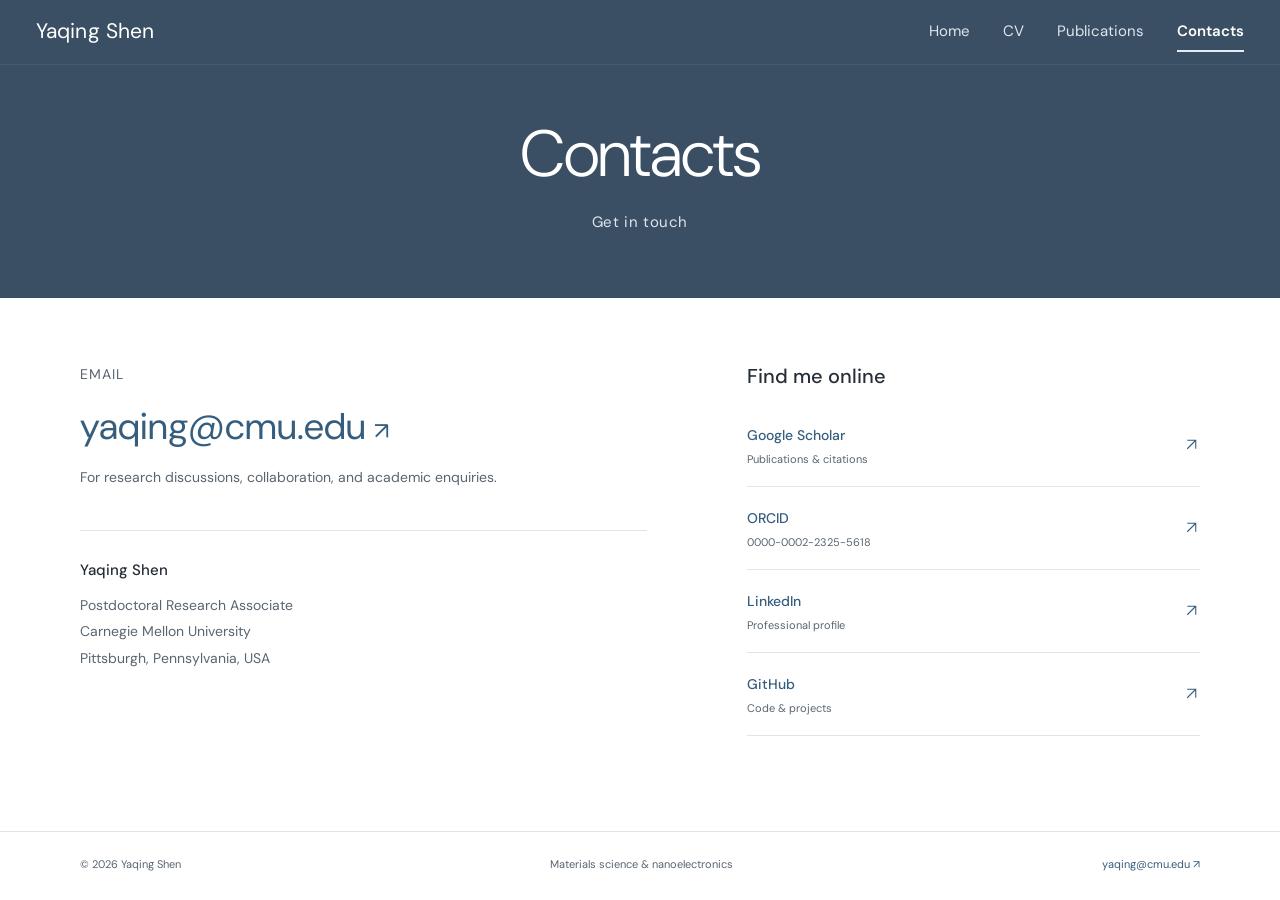
==== contacts.html @ 8ac3ca5a "Add slate banner, research cards and separate academic pages" ====
<!doctype html>
<html lang="en"><head>
<meta charset="utf-8"><meta name="viewport" content="width=device-width, initial-scale=1"><meta name="theme-color" content="#3b4f64">
<title>Contacts | Yaqing Shen</title>
<meta name="description" content="Yaqing Shen — Postdoctoral Research Associate at Carnegie Mellon University. Research in two-dimensional materials, gate dielectrics, memristors, and nanoelectronics.">
<meta property="og:type" content="website"><meta property="og:title" content="Contacts | Yaqing Shen"><meta property="og:description" content="Materials science and nanoelectronics research at Carnegie Mellon University."><meta property="og:image" content="https://yaqingshen.github.io/assets/yaqing-shen.jpg"><meta property="og:url" content="https://yaqingshen.github.io/contacts.html">
<link rel="canonical" href="https://yaqingshen.github.io/contacts.html"><link rel="icon" href="./assets/favicon.svg" type="image/svg+xml"><link rel="stylesheet" href="./styles.css">
<script src="./site-data.js" defer></script><script src="./site-content.js" defer></script><script src="./app.js" defer></script>
<noscript><style>@media(max-width:720px){#main-nav{display:flex;position:static;padding:0;gap:14px;box-shadow:none}#main-nav a{font-size:11px}.header-inner{gap:10px}.brand{font-size:15px}.menu-toggle{display:none}}.publication-controls,.print-button{display:none}</style></noscript></head><body data-page="contacts"><a class="skip-link" href="#main">Skip to content</a><svg class="icon-definitions" aria-hidden="true"><symbol id="arrow-up-right" viewBox="0 0 24 24"><path d="M6 18 18 6M6 6h12v12"/></symbol></svg>
<!-- STATIC:HEADER:START --><header class="site-header"><div class="header-inner"><a class="brand" href="./index.html">Yaqing Shen</a><button class="menu-toggle" type="button" aria-controls="main-nav" aria-expanded="false">Menu <span aria-hidden="true">☰</span></button><nav id="main-nav" aria-label="Main navigation"><a href="./index.html">Home</a><a href="./cv.html">CV</a><a href="./publications.html">Publications</a><a href="./contacts.html" aria-current="page">Contacts</a></nav></div></header><!-- STATIC:HEADER:END -->
<main id="main"><section class="page-banner" aria-labelledby="page-title"><h1 id="page-title">Contacts</h1><p>Get in touch</p></section>

<div class="container page-content contact-page"><section class="contact-primary" aria-labelledby="contact-title"><p class="eyebrow">Email</p><h2 id="contact-title"><a href="mailto:yaqing@cmu.edu">yaqing@cmu.edu <span aria-hidden="true">↗</span></a></h2><p>For research discussions, collaboration, and academic enquiries.</p><div class="affiliation"><strong>Yaqing Shen</strong><p>Postdoctoral Research Associate<br>Carnegie Mellon University<br>Pittsburgh, Pennsylvania, USA</p></div></section><section class="contact-profiles" aria-labelledby="profiles-title"><h2 id="profiles-title">Find me online</h2><div id="profile-links" class="profile-links"><!-- STATIC:PROFILES:START --><a href="https://scholar.google.com/citations?user=0gdqGOEAAAAJ&amp;hl=en" target="_blank" rel="noopener noreferrer"><span><strong>Google Scholar</strong><small>Publications &amp; citations</small></span><svg class="icon" aria-hidden="true"><use href="#arrow-up-right"/></svg></a><a href="https://orcid.org/0000-0002-2325-5618" target="_blank" rel="noopener noreferrer"><span><strong>ORCID</strong><small>0000-0002-2325-5618</small></span><svg class="icon" aria-hidden="true"><use href="#arrow-up-right"/></svg></a><a href="https://www.linkedin.com/in/yaqing-shen-553298152/" target="_blank" rel="noopener noreferrer"><span><strong>LinkedIn</strong><small>Professional profile</small></span><svg class="icon" aria-hidden="true"><use href="#arrow-up-right"/></svg></a><a href="https://github.com/YaqingShen" target="_blank" rel="noopener noreferrer"><span><strong>GitHub</strong><small>Code &amp; projects</small></span><svg class="icon" aria-hidden="true"><use href="#arrow-up-right"/></svg></a><!-- STATIC:PROFILES:END --></div></section></div>

</main><!-- STATIC:FOOTER:START --><footer class="site-footer"><div class="container footer-inner"><p>© <span id="copyright-year">2026</span> Yaqing Shen</p><p>Materials science & nanoelectronics</p><a href="mailto:yaqing@cmu.edu">yaqing@cmu.edu ↗</a></div></footer><!-- STATIC:FOOTER:END -->

</body></html>
---- styles.css ----
@import url('https://fonts.googleapis.com/css2?family=DM+Sans:wght@300;400;500;600;700&display=swap');
:root{--bg:#fff;--text:#252e37;--muted:#596571;--accent:#355d7e;--line:#dfe5e9;--banner:#3b4f64;--surface:#f7f9fa;--header-height:64px;color-scheme:light;font-family:'DM Sans',Arial,sans-serif;font-synthesis:none}
*{box-sizing:border-box}html{scroll-behavior:smooth;scroll-padding-top:90px}body{margin:0;background:var(--bg);color:var(--text);font-size:16px;line-height:1.7;padding-top:var(--header-height)}h1,h2,h3,p,figure{margin:0}a{color:var(--accent);text-decoration:none;text-underline-offset:4px}a:hover{text-decoration:underline}button{font:inherit;cursor:pointer}img{display:block;max-width:100%;height:auto}button,a{-webkit-tap-highlight-color:transparent}a:focus-visible,button:focus-visible{outline:3px solid #b78036;outline-offset:5px}button:disabled{cursor:default}.container{width:min(1120px,calc(100% - 80px));margin-inline:auto}.icon-definitions{position:absolute;width:0;height:0;overflow:hidden}.icon{width:17px;height:17px;fill:none;stroke:currentColor;stroke-width:1.5;vertical-align:middle;flex-shrink:0}.skip-link{position:fixed;top:-100px;left:20px;padding:10px 20px;background:#fff;z-index:100}.skip-link:focus{top:8px}
.site-header{position:fixed;inset:0 0 auto;height:var(--header-height);z-index:30;background:var(--banner);color:#fff;box-shadow:0 1px 0 #ffffff12}.header-inner{height:100%;padding-inline:36px;display:flex;align-items:center;justify-content:space-between;gap:24px}.brand{font-size:21px;letter-spacing:.1px;color:#fff;font-weight:400}.brand:hover{text-decoration:none}#main-nav{display:flex;align-items:center;gap:33px;height:100%}#main-nav a{color:#e0e6ed;font-size:15px;height:100%;display:flex;align-items:center;position:relative}#main-nav a:hover{color:#fff;text-decoration:none}#main-nav a[aria-current]{color:#fff;font-weight:600}#main-nav a[aria-current]:after{content:'';position:absolute;left:0;right:0;bottom:12px;height:2px;background:#e7ecf2}.menu-toggle{display:none;color:#fff;background:none;border:1px solid #ffffff60;border-radius:3px;padding:4px 10px;font-size:14px}.page-banner{min-height:234px;display:flex;flex-direction:column;justify-content:center;align-items:center;text-align:center;background:var(--banner);color:#fff;padding:30px 24px 42px}.page-banner h1{font-size:clamp(42px,5.1vw,68px);font-weight:300;line-height:1.2;letter-spacing:-1.1px}.page-banner p{font-size:15px;font-weight:400;letter-spacing:.6px;color:#e0e6ee;margin-top:17px}
.intro{padding-block:52px 62px;display:grid;grid-template-columns:236px 1fr;gap:50px;align-items:start}.portrait img{width:236px;aspect-ratio:1;object-fit:cover;border-radius:2px}.intro-copy h2{font-size:29px;font-weight:500;line-height:1.2;letter-spacing:-.5px}.role{font-size:14px;color:var(--accent);margin:10px 0 20px}.intro-copy #about-paragraphs p{font-size:15px;line-height:1.8;margin-top:10px}.intro-links{display:flex;gap:23px;flex-wrap:wrap;margin-top:19px;font-size:13px;font-weight:500}.projects-section{padding:34px 0 78px;border-top:1px solid var(--line)}.section-heading{display:flex;justify-content:space-between;align-items:flex-end;gap:26px;margin-bottom:30px}.section-heading h2{font-size:28px;line-height:1.3;font-weight:500;letter-spacing:-.5px}.section-heading p{font-size:14px;color:var(--muted);margin-top:9px}.text-link{font-size:13px;white-space:nowrap;font-weight:500}.project-grid{display:grid;grid-template-columns:repeat(3,minmax(0,1fr));gap:25px}.project-card{border:1px solid var(--line);border-radius:3px;overflow:hidden;box-shadow:0 4px 18px #24394e07;display:flex;flex-direction:column;background:#fff}.project-card figure{padding:18px 16px 0}.figure-link{display:block;position:relative;background:#fff}.figure-link img{width:100%;height:207px;object-fit:contain}.figure-enlarge{position:absolute;right:0;bottom:0;background:#ffffffed;color:var(--accent);font-size:10px;border:1px solid var(--line);padding:3px 7px;opacity:0;transition:opacity .15s}.figure-link:hover .figure-enlarge,.figure-link:focus .figure-enlarge{opacity:1}.project-card figcaption{font-size:9px;line-height:1.5;color:var(--muted);margin-top:12px;padding-bottom:13px;border-bottom:1px solid #edf0f3}.project-card figcaption a{color:var(--muted)}.project-copy{padding:20px 21px 19px;display:flex;flex-direction:column;flex:1}.project-journal{color:var(--accent);font-size:12px;font-weight:600;margin-bottom:9px}.project-journal span{color:var(--muted);font-weight:400}.project-copy h3{font-size:21px;line-height:1.35;font-weight:500;letter-spacing:-.35px;min-height:57px}.abstract-label{font-size:11px;font-weight:600;letter-spacing:.1px;margin-top:19px;color:var(--text)}.abstract-label span{font-weight:400;color:var(--muted)}.project-abstract{font-size:13px;line-height:1.8;color:var(--muted);margin:7px 0 24px}.paper-link{border-top:1px solid var(--line);padding-top:14px;margin-top:auto;font-size:12px;font-weight:500;display:flex;align-items:center;justify-content:space-between}
.page-content{padding-block:48px 76px;min-height:calc(100vh - 410px)}.publication-controls{display:flex;justify-content:space-between;align-items:center;gap:18px;margin-top:32px;margin-bottom:15px}.filters{display:flex;gap:7px;flex-wrap:wrap}.filters button,.outline-button{background:#fff;border:1px solid #cdd7e0;border-radius:3px;padding:8px 15px;font-size:12px;color:var(--accent)}.filters button[aria-pressed=true]{background:var(--banner);border-color:var(--banner);color:#fff}.filters button:hover,.outline-button:hover{border-color:var(--accent)}#publication-count{font-size:12px;color:var(--muted)}.publication{display:grid;grid-template-columns:70px 1fr 25px;gap:24px;padding:29px 0;border-top:1px solid var(--line);align-items:start}.publication[hidden]{display:none}.publication-year{font-size:20px;font-weight:300;color:var(--muted)}.publication-meta{display:flex;align-items:center;gap:13px;font-size:12px;color:var(--accent);margin-bottom:8px}.author-badge{border:1px solid #d8e0e8;padding:1px 6px;border-radius:2px;font-size:9px;line-height:1.6;color:var(--muted)}.publication h3{font-size:18px;font-weight:500;line-height:1.5;max-width:860px}.publication h3 a{color:var(--text)}.publication-content>p{font-size:13px;color:var(--muted);margin-top:7px}.publication-content strong{font-weight:600;color:var(--text)}.publication-arrow{margin-top:28px}.publications-page .section-heading{align-items:center}
.cv-page{max-width:960px}.cv-overview{display:flex;justify-content:space-between;gap:25px;align-items:center;margin-bottom:35px}.cv-overview h2{font-size:30px;font-weight:500;line-height:1.3;margin-bottom:8px}.cv-overview p{color:var(--muted);font-size:14px}.cv-overview a{font-size:13px}.cv-section{border-top:1px solid var(--line);padding-top:26px;margin-top:30px}.cv-section>h2{font-size:20px;font-weight:500;margin-bottom:18px}.cv-section #about-paragraphs p{font-size:14px;line-height:1.8;margin-bottom:12px;color:var(--muted)}.interest-list{display:flex;gap:8px;flex-wrap:wrap;margin-top:20px}.interest-list span{background:var(--surface);border:1px solid #e6ebef;padding:3px 9px;font-size:11px;color:var(--muted);border-radius:2px}.timeline-row{display:grid;grid-template-columns:115px 1fr;gap:20px;padding:13px 0}.timeline-date{font-size:13px;color:var(--muted)}.timeline-row strong{display:block;font-size:15px;font-weight:500}.timeline-row div>span{display:block;font-size:13px;color:var(--muted);margin-top:2px}.skills{margin:0}.skills>div{display:grid;grid-template-columns:170px 1fr;gap:25px;margin-bottom:15px;font-size:13px}.skills dt{font-weight:500}.skills dd{margin:0;color:var(--muted)}.cv-page .publication{grid-template-columns:55px 1fr 20px;gap:18px;padding:20px 0}.cv-page .publication h3{font-size:15px}.cv-page .publication-year{font-size:16px}.cv-page .publication-content>p{font-size:12px}.cv-scholar{font-size:13px;margin-top:18px}.cv-foot{font-size:11px;color:var(--muted);margin-top:35px}
.contact-page{display:grid;grid-template-columns:1.25fr 1fr;gap:100px;padding-top:65px;padding-bottom:95px}.eyebrow{font-size:12px;letter-spacing:1px;text-transform:uppercase;color:var(--muted)}.contact-primary h2{font-size:clamp(24px,3vw,37px);font-weight:400;line-height:1.5;margin-block:12px}.contact-primary h2 span{font-size:24px}.contact-primary>p{font-size:14px;color:var(--muted)}.affiliation{margin-top:40px;padding-top:25px;border-top:1px solid var(--line)}.affiliation strong{font-size:15px;font-weight:500}.affiliation p{font-size:14px;line-height:1.9;color:var(--muted);margin-top:8px}.contact-profiles h2{font-size:20px;font-weight:500;line-height:1.3;margin-bottom:15px}.profile-links a{display:flex;justify-content:space-between;align-items:center;gap:20px;border-bottom:1px solid var(--line);padding:17px 0}.profile-links a strong{font-size:14px;font-weight:500}.profile-links a small{display:block;color:var(--muted);font-size:11px;margin-top:2px}.site-footer{border-top:1px solid var(--line);padding-block:23px}.footer-inner{display:flex;justify-content:space-between;gap:20px;font-size:11px;color:var(--muted)}
#figure-dialog{width:min(1100px,calc(100% - 32px));max-height:90vh;overflow:auto;border:1px solid var(--line);border-radius:4px;padding:24px;background:#fff;color:var(--text)}#figure-dialog::backdrop{background:#172636b8}.dialog-toolbar{display:flex;justify-content:space-between;align-items:center;gap:15px;margin-bottom:24px}.dialog-toolbar h2{font-size:20px;font-weight:500;line-height:1.4}.dialog-close{font-size:13px;padding:6px 10px;border:1px solid var(--line);border-radius:3px;background:#fff;color:var(--text);white-space:nowrap}#figure-dialog-image{max-height:65vh;margin:auto;object-fit:contain}#figure-dialog-source{display:block;margin-top:20px;font-size:12px}.dialog-open{overflow:hidden}
@media(min-width:1500px){.container{width:min(1200px,calc(100% - 100px))}.figure-link img{height:235px}}
@media(max-width:1000px){.container{width:calc(100% - 56px)}.intro{grid-template-columns:200px 1fr;gap:32px}.portrait img{width:200px}.project-grid{gap:17px}.project-copy{padding:17px}.project-copy h3{font-size:19px}.figure-link img{height:170px}.contact-page{gap:55px}.section-heading{align-items:start;flex-direction:column;gap:13px}}
@media(max-width:720px){:root{--header-height:60px}.container{width:calc(100% - 40px)}.header-inner{padding-inline:20px}.brand{font-size:19px}.menu-toggle{display:block}#main-nav{display:none;position:absolute;top:60px;left:0;right:0;height:auto;background:var(--banner);padding:8px 20px 18px;gap:0;box-shadow:0 10px 16px #20334715}#main-nav.is-open{display:block}#main-nav a{padding:11px 0;font-size:15px}#main-nav a[aria-current]:after{display:none}#main-nav a[aria-current]{text-decoration:underline}.page-banner{min-height:208px;padding:27px 20px 35px}.page-banner h1{font-size:43px;letter-spacing:-.8px}.page-banner p{font-size:12px;letter-spacing:.3px;max-width:290px}.intro{padding:35px 0 39px;grid-template-columns:1fr;gap:27px}.portrait img{width:188px}.intro-copy h2{font-size:27px}.role{font-size:13px;margin-bottom:17px}.intro-copy #about-paragraphs p{font-size:14px}.intro-links{gap:20px;font-size:12px}.projects-section{padding:30px 0 50px}.section-heading h2{font-size:26px}.section-heading p{font-size:13px}.project-grid{grid-template-columns:1fr;gap:26px}.project-card figure{padding:20px 20px 0}.figure-link img{height:auto;max-height:250px;aspect-ratio:1.65}.figure-enlarge{opacity:1}.project-card figcaption{font-size:10px}.project-copy{padding:22px}.project-copy h3{font-size:23px;min-height:0}.project-journal{font-size:13px}.project-abstract{font-size:14px}.abstract-label{font-size:12px}.paper-link{font-size:13px}.page-content{padding:34px 0 50px}.publication-controls{align-items:flex-start;flex-direction:column;gap:12px;margin-top:24px}.publication{grid-template-columns:42px 1fr;gap:16px;padding:24px 0}.publication-year{font-size:17px}.publication h3{font-size:16px}.publication-meta{font-size:11px;flex-wrap:wrap;gap:7px}.publication-arrow{display:none}.cv-overview{align-items:start;flex-direction:column}.cv-overview h2{font-size:27px}.timeline-row{grid-template-columns:83px 1fr;gap:15px}.timeline-row strong{font-size:14px}.timeline-date{font-size:12px}.skills>div{grid-template-columns:1fr;gap:3px}.cv-page .publication{grid-template-columns:38px 1fr;gap:13px}.contact-page{grid-template-columns:1fr;gap:40px}.contact-primary h2{font-size:30px}.affiliation{margin-top:30px}.contact-profiles h2{font-size:22px}.footer-inner{flex-wrap:wrap;gap:7px 25px}.footer-inner p:nth-child(2){display:none}.dialog-toolbar{align-items:start}.dialog-toolbar h2{font-size:17px}#figure-dialog{padding:17px}}
@media(prefers-reduced-motion:reduce){html{scroll-behavior:auto}*{transition:none!important}}
@media print{body{padding:0;color:#111;font-size:10pt}.site-header,.page-banner,.site-footer,.skip-link,.print-button,.interest-list,.publication-arrow,.author-badge{display:none}.container,.cv-page{width:100%;max-width:none;padding:0}.cv-overview{margin-bottom:20px}.cv-overview h2{font-size:24pt}.cv-overview p,.cv-overview a{font-size:10pt}.cv-section{margin-top:18px;padding-top:14px}.cv-section>h2{font-size:13pt;margin-bottom:10px}.cv-section #about-paragraphs p{font-size:9pt;line-height:1.5}.timeline-row{padding:7px 0;grid-template-columns:85px 1fr;break-inside:avoid}.timeline-row strong{font-size:10pt}.timeline-row span,.timeline-row div>span{font-size:9pt}.skills>div{font-size:9pt;margin-bottom:8px;break-inside:avoid}.cv-page .publication{grid-template-columns:38px 1fr;padding:11px 0;break-inside:avoid}.cv-page .publication h3{font-size:10pt}.publication-meta,.cv-page .publication-content>p{font-size:8pt}.cv-foot,.cv-scholar{font-size:8pt}.cv-section>h2{break-after:avoid}@page{size:A4;margin:17mm}}
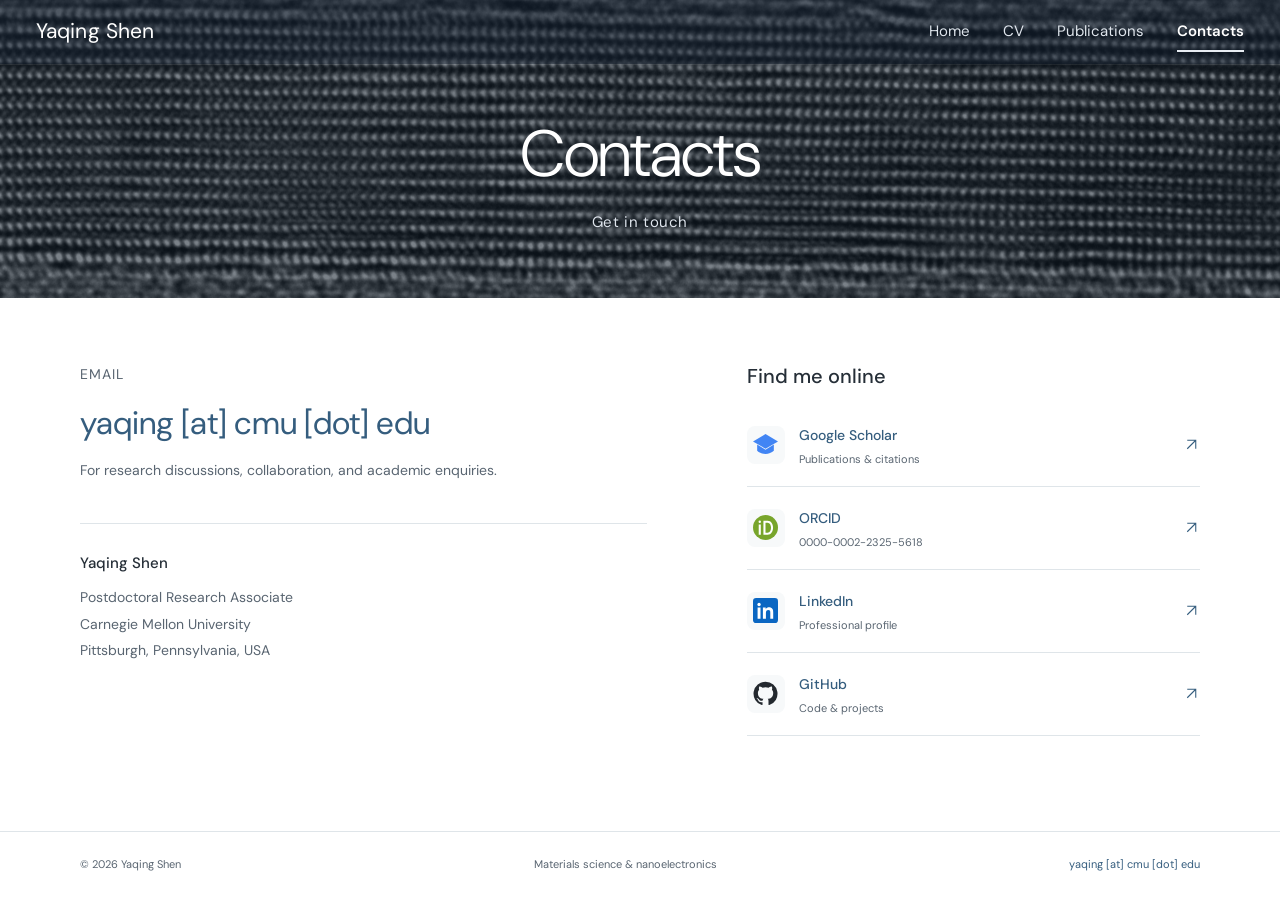
==== commit f6b12dad: "Apply annotated feedback, reviewer service and selected research artwork" ====
--- a/contacts.html
+++ b/contacts.html
@@ -7,11 +7,11 @@
 <link rel="canonical" href="https://yaqingshen.github.io/contacts.html"><link rel="icon" href="./assets/favicon.svg" type="image/svg+xml"><link rel="stylesheet" href="./styles.css">
 <script src="./site-data.js" defer></script><script src="./site-content.js" defer></script><script src="./app.js" defer></script>
 <noscript><style>@media(max-width:720px){#main-nav{display:flex;position:static;padding:0;gap:14px;box-shadow:none}#main-nav a{font-size:11px}.header-inner{gap:10px}.brand{font-size:15px}.menu-toggle{display:none}}.publication-controls,.print-button{display:none}</style></noscript></head><body data-page="contacts"><a class="skip-link" href="#main">Skip to content</a><svg class="icon-definitions" aria-hidden="true"><symbol id="arrow-up-right" viewBox="0 0 24 24"><path d="M6 18 18 6M6 6h12v12"/></symbol></svg>
-<!-- STATIC:HEADER:START --><header class="site-header"><div class="header-inner"><a class="brand" href="./index.html">Yaqing Shen</a><button class="menu-toggle" type="button" aria-controls="main-nav" aria-expanded="false">Menu <span aria-hidden="true">☰</span></button><nav id="main-nav" aria-label="Main navigation"><a href="./index.html">Home</a><a href="./cv.html">CV</a><a href="./publications.html">Publications</a><a href="./contacts.html" aria-current="page">Contacts</a></nav></div></header><!-- STATIC:HEADER:END -->
-<main id="main"><section class="page-banner" aria-labelledby="page-title"><h1 id="page-title">Contacts</h1><p>Get in touch</p></section>
+<!-- STATIC:HEADER:START --><header class="site-header"><div class="banner-art" aria-hidden="true"></div><div class="header-inner"><a class="brand" href="./index.html">Yaqing Shen</a><button class="menu-toggle" type="button" aria-controls="main-nav" aria-expanded="false">Menu <span aria-hidden="true">☰</span></button><nav id="main-nav" aria-label="Main navigation"><a href="./index.html">Home</a><a href="./cv.html">CV</a><a href="./publications.html">Publications</a><a href="./contacts.html" aria-current="page">Contacts</a></nav></div></header><!-- STATIC:HEADER:END -->
+<main id="main"><section class="page-banner" aria-labelledby="page-title"><div class="banner-art" aria-hidden="true"></div><h1 id="page-title">Contacts</h1><p>Get in touch</p></section>
 
-<div class="container page-content contact-page"><section class="contact-primary" aria-labelledby="contact-title"><p class="eyebrow">Email</p><h2 id="contact-title"><a href="mailto:yaqing@cmu.edu">yaqing@cmu.edu <span aria-hidden="true">↗</span></a></h2><p>For research discussions, collaboration, and academic enquiries.</p><div class="affiliation"><strong>Yaqing Shen</strong><p>Postdoctoral Research Associate<br>Carnegie Mellon University<br>Pittsburgh, Pennsylvania, USA</p></div></section><section class="contact-profiles" aria-labelledby="profiles-title"><h2 id="profiles-title">Find me online</h2><div id="profile-links" class="profile-links"><!-- STATIC:PROFILES:START --><a href="https://scholar.google.com/citations?user=0gdqGOEAAAAJ&amp;hl=en" target="_blank" rel="noopener noreferrer"><span><strong>Google Scholar</strong><small>Publications &amp; citations</small></span><svg class="icon" aria-hidden="true"><use href="#arrow-up-right"/></svg></a><a href="https://orcid.org/0000-0002-2325-5618" target="_blank" rel="noopener noreferrer"><span><strong>ORCID</strong><small>0000-0002-2325-5618</small></span><svg class="icon" aria-hidden="true"><use href="#arrow-up-right"/></svg></a><a href="https://www.linkedin.com/in/yaqing-shen-553298152/" target="_blank" rel="noopener noreferrer"><span><strong>LinkedIn</strong><small>Professional profile</small></span><svg class="icon" aria-hidden="true"><use href="#arrow-up-right"/></svg></a><a href="https://github.com/YaqingShen" target="_blank" rel="noopener noreferrer"><span><strong>GitHub</strong><small>Code &amp; projects</small></span><svg class="icon" aria-hidden="true"><use href="#arrow-up-right"/></svg></a><!-- STATIC:PROFILES:END --></div></section></div>
+<div class="container page-content contact-page"><section class="contact-primary" aria-labelledby="contact-title"><p class="eyebrow">Email</p><h2 id="contact-title"><a href="mailto:yaqing@cmu.edu">yaqing [at] cmu [dot] edu</a></h2><p>For research discussions, collaboration, and academic enquiries.</p><div class="affiliation"><strong>Yaqing Shen</strong><p>Postdoctoral Research Associate<br>Carnegie Mellon University<br>Pittsburgh, Pennsylvania, USA</p></div></section><section class="contact-profiles" aria-labelledby="profiles-title"><h2 id="profiles-title">Find me online</h2><div id="profile-links" class="profile-links"><!-- STATIC:PROFILES:START --><a href="https://scholar.google.com/citations?user=0gdqGOEAAAAJ&amp;hl=en" target="_blank" rel="noopener noreferrer"><span class="profile-brand profile-brand-scholar"><svg viewBox="0 0 24 24" aria-hidden="true" focusable="false"><path d="M12 2 0 9l12 7 12-7-12-7Z"/><path d="M4 12v6c4 4 12 4 16 0v-6l-8 5-8-5Z"/></svg></span><span class="profile-label"><strong>Google Scholar</strong><small>Publications &amp; citations</small></span><svg class="icon" aria-hidden="true"><use href="#arrow-up-right"/></svg></a><a href="https://orcid.org/0000-0002-2325-5618" target="_blank" rel="noopener noreferrer"><span class="profile-brand profile-brand-orcid"><svg viewBox="0 0 24 24" aria-hidden="true" focusable="false"><circle cx="12" cy="12" r="12"/><circle cx="6.5" cy="6.5" r="1.15" fill="white"/><path fill="white" d="M5.5 9h2v10h-2zM10 5.5h4c7 0 7 13.5 0 13.5h-4V5.5zm2 2v9.5h2c4.4 0 4.4-9.5 0-9.5h-2z"/></svg></span><span class="profile-label"><strong>ORCID</strong><small>0000-0002-2325-5618</small></span><svg class="icon" aria-hidden="true"><use href="#arrow-up-right"/></svg></a><a href="https://www.linkedin.com/in/yaqing-shen-553298152/" target="_blank" rel="noopener noreferrer"><span class="profile-brand profile-brand-linkedin"><svg viewBox="0 0 24 24" aria-hidden="true" focusable="false"><rect width="24" height="24" rx="3"/><circle cx="5.8" cy="6.2" r="1.6" fill="white"/><path fill="white" d="M4.4 9h2.8v11H4.4zM9.5 9h2.7v1.5c1-1.6 3-2 4.7-1.4 2 .7 2.5 2.3 2.5 4.5V20h-2.8v-5.8c0-1.5-.2-2.6-1.9-2.6-1.6 0-2.3 1.1-2.3 2.7V20H9.5z"/></svg></span><span class="profile-label"><strong>LinkedIn</strong><small>Professional profile</small></span><svg class="icon" aria-hidden="true"><use href="#arrow-up-right"/></svg></a><a href="https://github.com/YaqingShen" target="_blank" rel="noopener noreferrer"><span class="profile-brand profile-brand-github"><svg viewBox="0 0 24 24" aria-hidden="true" focusable="false"><path d="M12 .7a11.5 11.5 0 0 0-3.64 22.41c.57.11.79-.25.79-.56v-2.23c-3.22.7-3.9-1.37-3.9-1.37-.52-1.34-1.28-1.7-1.28-1.7-1.05-.72.08-.71.08-.71 1.17.08 1.79 1.2 1.79 1.2 1.04 1.78 2.74 1.27 3.41.97.11-.75.41-1.27.74-1.56-2.57-.29-5.28-1.29-5.28-5.73 0-1.27.45-2.3 1.2-3.12-.12-.3-.52-1.48.11-3.08 0 0 .97-.31 3.16 1.19a10.96 10.96 0 0 1 5.75 0c2.19-1.5 3.15-1.19 3.15-1.19.63 1.6.23 2.78.12 3.08.74.82 1.19 1.85 1.19 3.12 0 4.45-2.71 5.43-5.29 5.72.42.36.78 1.06.78 2.14v3.27c0 .31.21.68.79.56A11.5 11.5 0 0 0 12 .7Z"/></svg></span><span class="profile-label"><strong>GitHub</strong><small>Code &amp; projects</small></span><svg class="icon" aria-hidden="true"><use href="#arrow-up-right"/></svg></a><!-- STATIC:PROFILES:END --></div></section></div>
 
-</main><!-- STATIC:FOOTER:START --><footer class="site-footer"><div class="container footer-inner"><p>© <span id="copyright-year">2026</span> Yaqing Shen</p><p>Materials science & nanoelectronics</p><a href="mailto:yaqing@cmu.edu">yaqing@cmu.edu ↗</a></div></footer><!-- STATIC:FOOTER:END -->
+</main><!-- STATIC:FOOTER:START --><footer class="site-footer"><div class="container footer-inner"><p>© <span id="copyright-year">2026</span> Yaqing Shen</p><p>Materials science & nanoelectronics</p><a href="mailto:yaqing@cmu.edu">yaqing [at] cmu [dot] edu</a></div></footer><!-- STATIC:FOOTER:END -->
 
 </body></html>
--- a/styles.css
+++ b/styles.css
@@ -2,7 +2,7 @@
 :root{--bg:#fff;--text:#252e37;--muted:#596571;--accent:#355d7e;--line:#dfe5e9;--banner:#3b4f64;--surface:#f7f9fa;--header-height:64px;color-scheme:light;font-family:'DM Sans',Arial,sans-serif;font-synthesis:none}
 *{box-sizing:border-box}html{scroll-behavior:smooth;scroll-padding-top:90px}body{margin:0;background:var(--bg);color:var(--text);font-size:16px;line-height:1.7;padding-top:var(--header-height)}h1,h2,h3,p,figure{margin:0}a{color:var(--accent);text-decoration:none;text-underline-offset:4px}a:hover{text-decoration:underline}button{font:inherit;cursor:pointer}img{display:block;max-width:100%;height:auto}button,a{-webkit-tap-highlight-color:transparent}a:focus-visible,button:focus-visible{outline:3px solid #b78036;outline-offset:5px}button:disabled{cursor:default}.container{width:min(1120px,calc(100% - 80px));margin-inline:auto}.icon-definitions{position:absolute;width:0;height:0;overflow:hidden}.icon{width:17px;height:17px;fill:none;stroke:currentColor;stroke-width:1.5;vertical-align:middle;flex-shrink:0}.skip-link{position:fixed;top:-100px;left:20px;padding:10px 20px;background:#fff;z-index:100}.skip-link:focus{top:8px}
 .site-header{position:fixed;inset:0 0 auto;height:var(--header-height);z-index:30;background:var(--banner);color:#fff;box-shadow:0 1px 0 #ffffff12}.header-inner{height:100%;padding-inline:36px;display:flex;align-items:center;justify-content:space-between;gap:24px}.brand{font-size:21px;letter-spacing:.1px;color:#fff;font-weight:400}.brand:hover{text-decoration:none}#main-nav{display:flex;align-items:center;gap:33px;height:100%}#main-nav a{color:#e0e6ed;font-size:15px;height:100%;display:flex;align-items:center;position:relative}#main-nav a:hover{color:#fff;text-decoration:none}#main-nav a[aria-current]{color:#fff;font-weight:600}#main-nav a[aria-current]:after{content:'';position:absolute;left:0;right:0;bottom:12px;height:2px;background:#e7ecf2}.menu-toggle{display:none;color:#fff;background:none;border:1px solid #ffffff60;border-radius:3px;padding:4px 10px;font-size:14px}.page-banner{min-height:234px;display:flex;flex-direction:column;justify-content:center;align-items:center;text-align:center;background:var(--banner);color:#fff;padding:30px 24px 42px}.page-banner h1{font-size:clamp(42px,5.1vw,68px);font-weight:300;line-height:1.2;letter-spacing:-1.1px}.page-banner p{font-size:15px;font-weight:400;letter-spacing:.6px;color:#e0e6ee;margin-top:17px}
-.intro{padding-block:52px 62px;display:grid;grid-template-columns:236px 1fr;gap:50px;align-items:start}.portrait img{width:236px;aspect-ratio:1;object-fit:cover;border-radius:2px}.intro-copy h2{font-size:29px;font-weight:500;line-height:1.2;letter-spacing:-.5px}.role{font-size:14px;color:var(--accent);margin:10px 0 20px}.intro-copy #about-paragraphs p{font-size:15px;line-height:1.8;margin-top:10px}.intro-links{display:flex;gap:23px;flex-wrap:wrap;margin-top:19px;font-size:13px;font-weight:500}.projects-section{padding:34px 0 78px;border-top:1px solid var(--line)}.section-heading{display:flex;justify-content:space-between;align-items:flex-end;gap:26px;margin-bottom:30px}.section-heading h2{font-size:28px;line-height:1.3;font-weight:500;letter-spacing:-.5px}.section-heading p{font-size:14px;color:var(--muted);margin-top:9px}.text-link{font-size:13px;white-space:nowrap;font-weight:500}.project-grid{display:grid;grid-template-columns:repeat(3,minmax(0,1fr));gap:25px}.project-card{border:1px solid var(--line);border-radius:3px;overflow:hidden;box-shadow:0 4px 18px #24394e07;display:flex;flex-direction:column;background:#fff}.project-card figure{padding:18px 16px 0}.figure-link{display:block;position:relative;background:#fff}.figure-link img{width:100%;height:207px;object-fit:contain}.figure-enlarge{position:absolute;right:0;bottom:0;background:#ffffffed;color:var(--accent);font-size:10px;border:1px solid var(--line);padding:3px 7px;opacity:0;transition:opacity .15s}.figure-link:hover .figure-enlarge,.figure-link:focus .figure-enlarge{opacity:1}.project-card figcaption{font-size:9px;line-height:1.5;color:var(--muted);margin-top:12px;padding-bottom:13px;border-bottom:1px solid #edf0f3}.project-card figcaption a{color:var(--muted)}.project-copy{padding:20px 21px 19px;display:flex;flex-direction:column;flex:1}.project-journal{color:var(--accent);font-size:12px;font-weight:600;margin-bottom:9px}.project-journal span{color:var(--muted);font-weight:400}.project-copy h3{font-size:21px;line-height:1.35;font-weight:500;letter-spacing:-.35px;min-height:57px}.abstract-label{font-size:11px;font-weight:600;letter-spacing:.1px;margin-top:19px;color:var(--text)}.abstract-label span{font-weight:400;color:var(--muted)}.project-abstract{font-size:13px;line-height:1.8;color:var(--muted);margin:7px 0 24px}.paper-link{border-top:1px solid var(--line);padding-top:14px;margin-top:auto;font-size:12px;font-weight:500;display:flex;align-items:center;justify-content:space-between}
+.intro{padding-block:52px 62px;display:grid;grid-template-columns:236px 1fr;gap:50px;align-items:start}.portrait img{width:236px;aspect-ratio:1;object-fit:cover;border-radius:18px}.intro-copy h2{font-size:29px;font-weight:500;line-height:1.2;letter-spacing:-.5px}.role{font-size:14px;color:var(--accent);margin:10px 0 20px}.intro-copy #about-paragraphs p{font-size:15px;line-height:1.8;margin-top:10px}.intro-links{display:flex;gap:23px;flex-wrap:wrap;margin-top:19px;font-size:13px;font-weight:500}.projects-section{padding:34px 0 78px;border-top:1px solid var(--line)}.section-heading{display:flex;justify-content:space-between;align-items:flex-end;gap:26px;margin-bottom:30px}.section-heading h2{font-size:28px;line-height:1.3;font-weight:500;letter-spacing:-.5px}.section-heading p{font-size:14px;color:var(--muted);margin-top:9px}.text-link{font-size:13px;white-space:nowrap;font-weight:500}.project-grid{display:grid;grid-template-columns:repeat(3,minmax(0,1fr));gap:25px}.project-card{border:1px solid var(--line);border-radius:3px;overflow:hidden;box-shadow:0 4px 18px #24394e07;display:flex;flex-direction:column;background:#fff}.project-card figure{padding:18px 16px 0}.figure-link{display:block;position:relative;background:#fff}.figure-link img{width:100%;height:207px;object-fit:contain}.figure-enlarge{position:absolute;right:0;bottom:0;background:#ffffffed;color:var(--accent);font-size:10px;border:1px solid var(--line);padding:3px 7px;opacity:0;transition:opacity .15s}.figure-link:hover .figure-enlarge,.figure-link:focus .figure-enlarge{opacity:1}.project-card figcaption{font-size:9px;line-height:1.5;color:var(--muted);margin-top:12px;padding-bottom:13px;border-bottom:1px solid #edf0f3}.project-card figcaption a{color:var(--muted)}.project-copy{padding:20px 21px 19px;display:flex;flex-direction:column;flex:1}.project-journal{color:var(--accent);font-size:12px;font-weight:600;margin-bottom:9px}.project-journal span{color:var(--muted);font-weight:400}.project-copy h3{font-size:21px;line-height:1.35;font-weight:500;letter-spacing:-.35px;min-height:57px}.abstract-label{font-size:11px;font-weight:600;letter-spacing:.1px;margin-top:19px;color:var(--text)}.abstract-label span{font-weight:400;color:var(--muted)}.project-abstract{font-size:13px;line-height:1.8;color:var(--muted);margin:7px 0 24px}.paper-link{border-top:1px solid var(--line);padding-top:14px;margin-top:auto;font-size:12px;font-weight:500;display:flex;align-items:center;justify-content:space-between}
 .page-content{padding-block:48px 76px;min-height:calc(100vh - 410px)}.publication-controls{display:flex;justify-content:space-between;align-items:center;gap:18px;margin-top:32px;margin-bottom:15px}.filters{display:flex;gap:7px;flex-wrap:wrap}.filters button,.outline-button{background:#fff;border:1px solid #cdd7e0;border-radius:3px;padding:8px 15px;font-size:12px;color:var(--accent)}.filters button[aria-pressed=true]{background:var(--banner);border-color:var(--banner);color:#fff}.filters button:hover,.outline-button:hover{border-color:var(--accent)}#publication-count{font-size:12px;color:var(--muted)}.publication{display:grid;grid-template-columns:70px 1fr 25px;gap:24px;padding:29px 0;border-top:1px solid var(--line);align-items:start}.publication[hidden]{display:none}.publication-year{font-size:20px;font-weight:300;color:var(--muted)}.publication-meta{display:flex;align-items:center;gap:13px;font-size:12px;color:var(--accent);margin-bottom:8px}.author-badge{border:1px solid #d8e0e8;padding:1px 6px;border-radius:2px;font-size:9px;line-height:1.6;color:var(--muted)}.publication h3{font-size:18px;font-weight:500;line-height:1.5;max-width:860px}.publication h3 a{color:var(--text)}.publication-content>p{font-size:13px;color:var(--muted);margin-top:7px}.publication-content strong{font-weight:600;color:var(--text)}.publication-arrow{margin-top:28px}.publications-page .section-heading{align-items:center}
 .cv-page{max-width:960px}.cv-overview{display:flex;justify-content:space-between;gap:25px;align-items:center;margin-bottom:35px}.cv-overview h2{font-size:30px;font-weight:500;line-height:1.3;margin-bottom:8px}.cv-overview p{color:var(--muted);font-size:14px}.cv-overview a{font-size:13px}.cv-section{border-top:1px solid var(--line);padding-top:26px;margin-top:30px}.cv-section>h2{font-size:20px;font-weight:500;margin-bottom:18px}.cv-section #about-paragraphs p{font-size:14px;line-height:1.8;margin-bottom:12px;color:var(--muted)}.interest-list{display:flex;gap:8px;flex-wrap:wrap;margin-top:20px}.interest-list span{background:var(--surface);border:1px solid #e6ebef;padding:3px 9px;font-size:11px;color:var(--muted);border-radius:2px}.timeline-row{display:grid;grid-template-columns:115px 1fr;gap:20px;padding:13px 0}.timeline-date{font-size:13px;color:var(--muted)}.timeline-row strong{display:block;font-size:15px;font-weight:500}.timeline-row div>span{display:block;font-size:13px;color:var(--muted);margin-top:2px}.skills{margin:0}.skills>div{display:grid;grid-template-columns:170px 1fr;gap:25px;margin-bottom:15px;font-size:13px}.skills dt{font-weight:500}.skills dd{margin:0;color:var(--muted)}.cv-page .publication{grid-template-columns:55px 1fr 20px;gap:18px;padding:20px 0}.cv-page .publication h3{font-size:15px}.cv-page .publication-year{font-size:16px}.cv-page .publication-content>p{font-size:12px}.cv-scholar{font-size:13px;margin-top:18px}.cv-foot{font-size:11px;color:var(--muted);margin-top:35px}
 .contact-page{display:grid;grid-template-columns:1.25fr 1fr;gap:100px;padding-top:65px;padding-bottom:95px}.eyebrow{font-size:12px;letter-spacing:1px;text-transform:uppercase;color:var(--muted)}.contact-primary h2{font-size:clamp(24px,3vw,37px);font-weight:400;line-height:1.5;margin-block:12px}.contact-primary h2 span{font-size:24px}.contact-primary>p{font-size:14px;color:var(--muted)}.affiliation{margin-top:40px;padding-top:25px;border-top:1px solid var(--line)}.affiliation strong{font-size:15px;font-weight:500}.affiliation p{font-size:14px;line-height:1.9;color:var(--muted);margin-top:8px}.contact-profiles h2{font-size:20px;font-weight:500;line-height:1.3;margin-bottom:15px}.profile-links a{display:flex;justify-content:space-between;align-items:center;gap:20px;border-bottom:1px solid var(--line);padding:17px 0}.profile-links a strong{font-size:14px;font-weight:500}.profile-links a small{display:block;color:var(--muted);font-size:11px;margin-top:2px}.site-footer{border-top:1px solid var(--line);padding-block:23px}.footer-inner{display:flex;justify-content:space-between;gap:20px;font-size:11px;color:var(--muted)}
@@ -12,3 +12,23 @@
 @media(max-width:720px){:root{--header-height:60px}.container{width:calc(100% - 40px)}.header-inner{padding-inline:20px}.brand{font-size:19px}.menu-toggle{display:block}#main-nav{display:none;position:absolute;top:60px;left:0;right:0;height:auto;background:var(--banner);padding:8px 20px 18px;gap:0;box-shadow:0 10px 16px #20334715}#main-nav.is-open{display:block}#main-nav a{padding:11px 0;font-size:15px}#main-nav a[aria-current]:after{display:none}#main-nav a[aria-current]{text-decoration:underline}.page-banner{min-height:208px;padding:27px 20px 35px}.page-banner h1{font-size:43px;letter-spacing:-.8px}.page-banner p{font-size:12px;letter-spacing:.3px;max-width:290px}.intro{padding:35px 0 39px;grid-template-columns:1fr;gap:27px}.portrait img{width:188px}.intro-copy h2{font-size:27px}.role{font-size:13px;margin-bottom:17px}.intro-copy #about-paragraphs p{font-size:14px}.intro-links{gap:20px;font-size:12px}.projects-section{padding:30px 0 50px}.section-heading h2{font-size:26px}.section-heading p{font-size:13px}.project-grid{grid-template-columns:1fr;gap:26px}.project-card figure{padding:20px 20px 0}.figure-link img{height:auto;max-height:250px;aspect-ratio:1.65}.figure-enlarge{opacity:1}.project-card figcaption{font-size:10px}.project-copy{padding:22px}.project-copy h3{font-size:23px;min-height:0}.project-journal{font-size:13px}.project-abstract{font-size:14px}.abstract-label{font-size:12px}.paper-link{font-size:13px}.page-content{padding:34px 0 50px}.publication-controls{align-items:flex-start;flex-direction:column;gap:12px;margin-top:24px}.publication{grid-template-columns:42px 1fr;gap:16px;padding:24px 0}.publication-year{font-size:17px}.publication h3{font-size:16px}.publication-meta{font-size:11px;flex-wrap:wrap;gap:7px}.publication-arrow{display:none}.cv-overview{align-items:start;flex-direction:column}.cv-overview h2{font-size:27px}.timeline-row{grid-template-columns:83px 1fr;gap:15px}.timeline-row strong{font-size:14px}.timeline-date{font-size:12px}.skills>div{grid-template-columns:1fr;gap:3px}.cv-page .publication{grid-template-columns:38px 1fr;gap:13px}.contact-page{grid-template-columns:1fr;gap:40px}.contact-primary h2{font-size:30px}.affiliation{margin-top:30px}.contact-profiles h2{font-size:22px}.footer-inner{flex-wrap:wrap;gap:7px 25px}.footer-inner p:nth-child(2){display:none}.dialog-toolbar{align-items:start}.dialog-toolbar h2{font-size:17px}#figure-dialog{padding:17px}}
 @media(prefers-reduced-motion:reduce){html{scroll-behavior:auto}*{transition:none!important}}
 @media print{body{padding:0;color:#111;font-size:10pt}.site-header,.page-banner,.site-footer,.skip-link,.print-button,.interest-list,.publication-arrow,.author-badge{display:none}.container,.cv-page{width:100%;max-width:none;padding:0}.cv-overview{margin-bottom:20px}.cv-overview h2{font-size:24pt}.cv-overview p,.cv-overview a{font-size:10pt}.cv-section{margin-top:18px;padding-top:14px}.cv-section>h2{font-size:13pt;margin-bottom:10px}.cv-section #about-paragraphs p{font-size:9pt;line-height:1.5}.timeline-row{padding:7px 0;grid-template-columns:85px 1fr;break-inside:avoid}.timeline-row strong{font-size:10pt}.timeline-row span,.timeline-row div>span{font-size:9pt}.skills>div{font-size:9pt;margin-bottom:8px;break-inside:avoid}.cv-page .publication{grid-template-columns:38px 1fr;padding:11px 0;break-inside:avoid}.cv-page .publication h3{font-size:10pt}.publication-meta,.cv-page .publication-content>p{font-size:8pt}.cv-foot,.cv-scholar{font-size:8pt}.cv-section>h2{break-after:avoid}@page{size:A4;margin:17mm}}
+
+/* The source micrograph is rotated and clipped in CSS, preserving its content. */
+:root{--banner-image:url('./assets/tem-banner.jpg');--banner-height:234px;--banner-rotation:8deg}
+.page-banner{position:relative;isolation:isolate;min-height:var(--banner-height)}
+.banner-art{position:absolute;inset:0;overflow:hidden;pointer-events:none;z-index:0}
+.banner-art:before{content:'';position:absolute;left:50%;top:calc((var(--banner-height) - var(--header-height))/2);width:115%;min-width:1600px;aspect-ratio:4092/2026;background-image:var(--banner-image);background-size:100% 100%;transform:translate(-50%,-50%) rotate(var(--banner-rotation));transform-origin:center}
+.banner-art:after{content:'';position:absolute;inset:0;background:rgba(20,32,46,.56)}
+.site-header .banner-art:before{top:calc((var(--banner-height) + var(--header-height))/2)}
+.site-header .banner-art:after{background:rgba(20,32,46,.74)}
+.header-inner,.page-banner>h1,.page-banner>p{position:relative;z-index:1}
+@media(max-width:720px){:root{--banner-height:208px}}
+.profile-brand{width:38px;height:38px;flex:0 0 38px;display:grid;place-items:center;background:var(--surface);border-radius:8px}
+.profile-brand svg{width:25px;height:25px;fill:currentColor}
+.profile-brand-scholar{color:#4285f4}.profile-brand-orcid{color:#78a52b}.profile-brand-linkedin{color:#0a66c2}.profile-brand-github{color:#24292f}
+.profile-links a{gap:14px}.profile-label{flex:1;min-width:0}
+.contact-primary h2{font-size:clamp(24px,2.8vw,32px)}
+.reviewer-journals{list-style:none;padding:0;margin:0;display:grid;grid-template-columns:1fr 1fr;gap:14px 30px;font-size:14px;color:var(--muted)}
+.reviewer-journals li{padding-left:15px;position:relative}.reviewer-journals li:before{content:'•';position:absolute;left:0;color:var(--accent)}
+@media(max-width:720px){.reviewer-journals{grid-template-columns:1fr;gap:10px}.profile-links a{gap:13px}}
+@media print{.reviewer-journals{font-size:9pt;gap:7px 20px}}
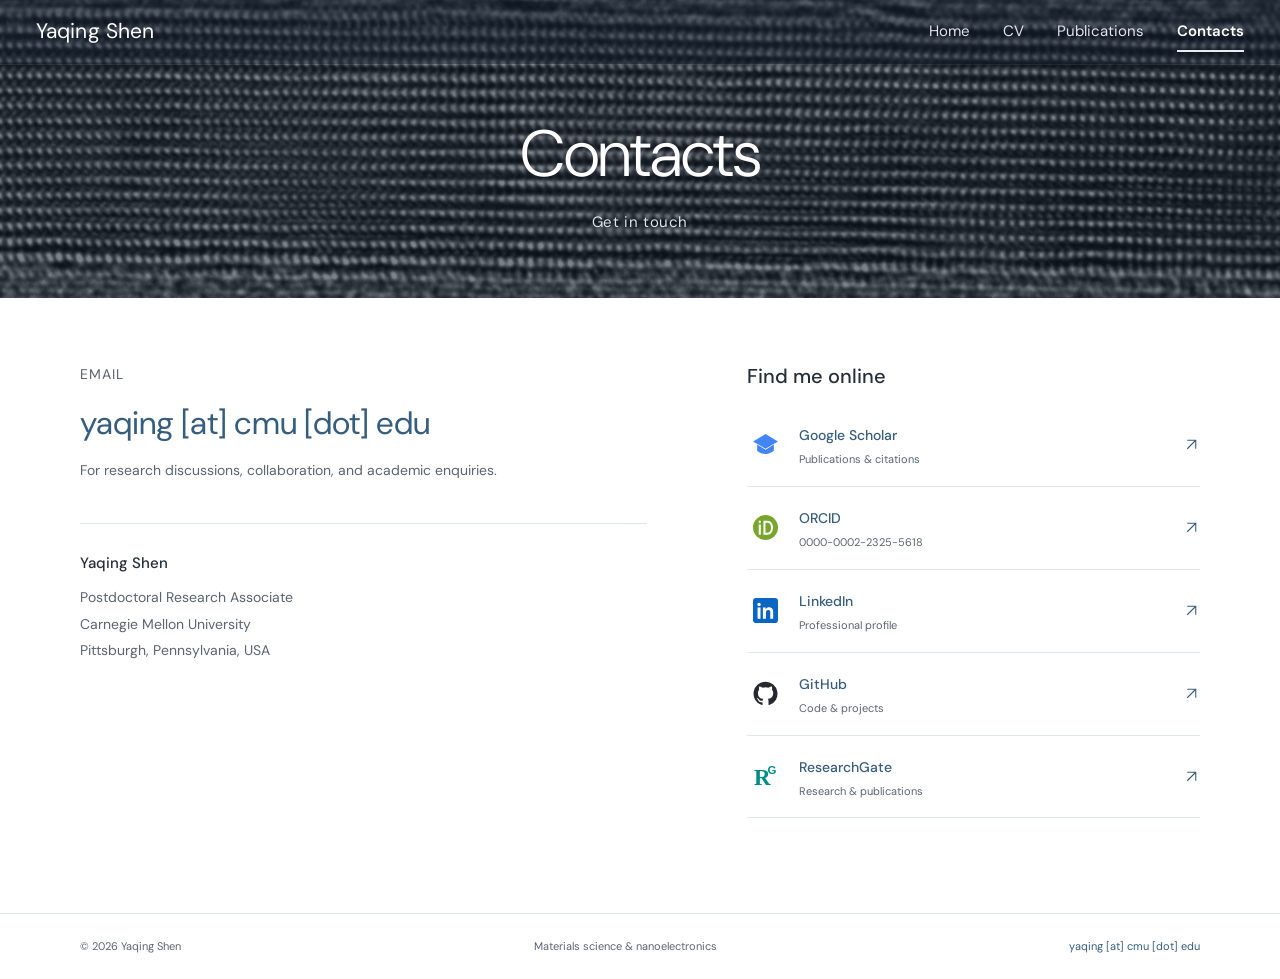
==== commit d0a752d2: "Refine homepage, CV, profile links and mobile navigation" ====
--- a/contacts.html
+++ b/contacts.html
@@ -7,10 +7,10 @@
 <link rel="canonical" href="https://yaqingshen.github.io/contacts.html"><link rel="icon" href="./assets/favicon.svg" type="image/svg+xml"><link rel="stylesheet" href="./styles.css">
 <script src="./site-data.js" defer></script><script src="./site-content.js" defer></script><script src="./app.js" defer></script>
 <noscript><style>@media(max-width:720px){#main-nav{display:flex;position:static;padding:0;gap:14px;box-shadow:none}#main-nav a{font-size:11px}.header-inner{gap:10px}.brand{font-size:15px}.menu-toggle{display:none}}.publication-controls,.print-button{display:none}</style></noscript></head><body data-page="contacts"><a class="skip-link" href="#main">Skip to content</a><svg class="icon-definitions" aria-hidden="true"><symbol id="arrow-up-right" viewBox="0 0 24 24"><path d="M6 18 18 6M6 6h12v12"/></symbol></svg>
-<!-- STATIC:HEADER:START --><header class="site-header"><div class="banner-art" aria-hidden="true"></div><div class="header-inner"><a class="brand" href="./index.html">Yaqing Shen</a><button class="menu-toggle" type="button" aria-controls="main-nav" aria-expanded="false">Menu <span aria-hidden="true">☰</span></button><nav id="main-nav" aria-label="Main navigation"><a href="./index.html">Home</a><a href="./cv.html">CV</a><a href="./publications.html">Publications</a><a href="./contacts.html" aria-current="page">Contacts</a></nav></div></header><!-- STATIC:HEADER:END -->
+<!-- STATIC:HEADER:START --><header class="site-header"><div class="banner-art" aria-hidden="true"></div><div class="header-inner"><a class="brand" href="./index.html">Yaqing Shen</a><button class="menu-toggle" type="button" aria-controls="main-nav" aria-expanded="false">Menu</button><nav id="main-nav" aria-label="Main navigation"><a href="./index.html">Home</a><a href="./cv.html">CV</a><a href="./publications.html">Publications</a><a href="./contacts.html" aria-current="page">Contacts</a></nav></div></header><!-- STATIC:HEADER:END -->
 <main id="main"><section class="page-banner" aria-labelledby="page-title"><div class="banner-art" aria-hidden="true"></div><h1 id="page-title">Contacts</h1><p>Get in touch</p></section>
 
-<div class="container page-content contact-page"><section class="contact-primary" aria-labelledby="contact-title"><p class="eyebrow">Email</p><h2 id="contact-title"><a href="mailto:yaqing@cmu.edu">yaqing [at] cmu [dot] edu</a></h2><p>For research discussions, collaboration, and academic enquiries.</p><div class="affiliation"><strong>Yaqing Shen</strong><p>Postdoctoral Research Associate<br>Carnegie Mellon University<br>Pittsburgh, Pennsylvania, USA</p></div></section><section class="contact-profiles" aria-labelledby="profiles-title"><h2 id="profiles-title">Find me online</h2><div id="profile-links" class="profile-links"><!-- STATIC:PROFILES:START --><a href="https://scholar.google.com/citations?user=0gdqGOEAAAAJ&amp;hl=en" target="_blank" rel="noopener noreferrer"><span class="profile-brand profile-brand-scholar"><svg viewBox="0 0 24 24" aria-hidden="true" focusable="false"><path d="M12 2 0 9l12 7 12-7-12-7Z"/><path d="M4 12v6c4 4 12 4 16 0v-6l-8 5-8-5Z"/></svg></span><span class="profile-label"><strong>Google Scholar</strong><small>Publications &amp; citations</small></span><svg class="icon" aria-hidden="true"><use href="#arrow-up-right"/></svg></a><a href="https://orcid.org/0000-0002-2325-5618" target="_blank" rel="noopener noreferrer"><span class="profile-brand profile-brand-orcid"><svg viewBox="0 0 24 24" aria-hidden="true" focusable="false"><circle cx="12" cy="12" r="12"/><circle cx="6.5" cy="6.5" r="1.15" fill="white"/><path fill="white" d="M5.5 9h2v10h-2zM10 5.5h4c7 0 7 13.5 0 13.5h-4V5.5zm2 2v9.5h2c4.4 0 4.4-9.5 0-9.5h-2z"/></svg></span><span class="profile-label"><strong>ORCID</strong><small>0000-0002-2325-5618</small></span><svg class="icon" aria-hidden="true"><use href="#arrow-up-right"/></svg></a><a href="https://www.linkedin.com/in/yaqing-shen-553298152/" target="_blank" rel="noopener noreferrer"><span class="profile-brand profile-brand-linkedin"><svg viewBox="0 0 24 24" aria-hidden="true" focusable="false"><rect width="24" height="24" rx="3"/><circle cx="5.8" cy="6.2" r="1.6" fill="white"/><path fill="white" d="M4.4 9h2.8v11H4.4zM9.5 9h2.7v1.5c1-1.6 3-2 4.7-1.4 2 .7 2.5 2.3 2.5 4.5V20h-2.8v-5.8c0-1.5-.2-2.6-1.9-2.6-1.6 0-2.3 1.1-2.3 2.7V20H9.5z"/></svg></span><span class="profile-label"><strong>LinkedIn</strong><small>Professional profile</small></span><svg class="icon" aria-hidden="true"><use href="#arrow-up-right"/></svg></a><a href="https://github.com/YaqingShen" target="_blank" rel="noopener noreferrer"><span class="profile-brand profile-brand-github"><svg viewBox="0 0 24 24" aria-hidden="true" focusable="false"><path d="M12 .7a11.5 11.5 0 0 0-3.64 22.41c.57.11.79-.25.79-.56v-2.23c-3.22.7-3.9-1.37-3.9-1.37-.52-1.34-1.28-1.7-1.28-1.7-1.05-.72.08-.71.08-.71 1.17.08 1.79 1.2 1.79 1.2 1.04 1.78 2.74 1.27 3.41.97.11-.75.41-1.27.74-1.56-2.57-.29-5.28-1.29-5.28-5.73 0-1.27.45-2.3 1.2-3.12-.12-.3-.52-1.48.11-3.08 0 0 .97-.31 3.16 1.19a10.96 10.96 0 0 1 5.75 0c2.19-1.5 3.15-1.19 3.15-1.19.63 1.6.23 2.78.12 3.08.74.82 1.19 1.85 1.19 3.12 0 4.45-2.71 5.43-5.29 5.72.42.36.78 1.06.78 2.14v3.27c0 .31.21.68.79.56A11.5 11.5 0 0 0 12 .7Z"/></svg></span><span class="profile-label"><strong>GitHub</strong><small>Code &amp; projects</small></span><svg class="icon" aria-hidden="true"><use href="#arrow-up-right"/></svg></a><!-- STATIC:PROFILES:END --></div></section></div>
+<div class="container page-content contact-page"><section class="contact-primary" aria-labelledby="contact-title"><p class="eyebrow">Email</p><h2 id="contact-title"><a href="mailto:yaqing@cmu.edu">yaqing [at] cmu [dot] edu</a></h2><p>For research discussions, collaboration, and academic enquiries.</p><div class="affiliation"><strong>Yaqing Shen</strong><p>Postdoctoral Research Associate<br>Carnegie Mellon University<br>Pittsburgh, Pennsylvania, USA</p></div></section><section class="contact-profiles" aria-labelledby="profiles-title"><h2 id="profiles-title">Find me online</h2><div id="profile-links" class="profile-links"><!-- STATIC:PROFILES:START --><a href="https://scholar.google.com/citations?user=0gdqGOEAAAAJ&amp;hl=en" target="_blank" rel="noopener noreferrer"><span class="profile-brand profile-brand-scholar"><svg viewBox="0 0 24 24" aria-hidden="true" focusable="false"><path d="M12 2 0 9l12 7 12-7-12-7Z"/><path d="M4 12v6c4 4 12 4 16 0v-6l-8 5-8-5Z"/></svg></span><span class="profile-label"><strong>Google Scholar</strong><small>Publications &amp; citations</small></span><svg class="icon" aria-hidden="true"><use href="#arrow-up-right"/></svg></a><a href="https://orcid.org/0000-0002-2325-5618" target="_blank" rel="noopener noreferrer"><span class="profile-brand profile-brand-orcid"><svg viewBox="0 0 24 24" aria-hidden="true" focusable="false"><circle cx="12" cy="12" r="12"/><circle cx="6.5" cy="6.5" r="1.15" fill="white"/><path fill="white" d="M5.5 9h2v10h-2zM10 5.5h4c7 0 7 13.5 0 13.5h-4V5.5zm2 2v9.5h2c4.4 0 4.4-9.5 0-9.5h-2z"/></svg></span><span class="profile-label"><strong>ORCID</strong><small>0000-0002-2325-5618</small></span><svg class="icon" aria-hidden="true"><use href="#arrow-up-right"/></svg></a><a href="https://www.linkedin.com/in/yaqing-shen-553298152/" target="_blank" rel="noopener noreferrer"><span class="profile-brand profile-brand-linkedin"><svg viewBox="0 0 24 24" aria-hidden="true" focusable="false"><rect width="24" height="24" rx="3"/><circle cx="5.8" cy="6.2" r="1.6" fill="white"/><path fill="white" d="M4.4 9h2.8v11H4.4zM9.5 9h2.7v1.5c1-1.6 3-2 4.7-1.4 2 .7 2.5 2.3 2.5 4.5V20h-2.8v-5.8c0-1.5-.2-2.6-1.9-2.6-1.6 0-2.3 1.1-2.3 2.7V20H9.5z"/></svg></span><span class="profile-label"><strong>LinkedIn</strong><small>Professional profile</small></span><svg class="icon" aria-hidden="true"><use href="#arrow-up-right"/></svg></a><a href="https://github.com/YaqingShen" target="_blank" rel="noopener noreferrer"><span class="profile-brand profile-brand-github"><svg viewBox="0 0 24 24" aria-hidden="true" focusable="false"><path d="M12 .7a11.5 11.5 0 0 0-3.64 22.41c.57.11.79-.25.79-.56v-2.23c-3.22.7-3.9-1.37-3.9-1.37-.52-1.34-1.28-1.7-1.28-1.7-1.05-.72.08-.71.08-.71 1.17.08 1.79 1.2 1.79 1.2 1.04 1.78 2.74 1.27 3.41.97.11-.75.41-1.27.74-1.56-2.57-.29-5.28-1.29-5.28-5.73 0-1.27.45-2.3 1.2-3.12-.12-.3-.52-1.48.11-3.08 0 0 .97-.31 3.16 1.19a10.96 10.96 0 0 1 5.75 0c2.19-1.5 3.15-1.19 3.15-1.19.63 1.6.23 2.78.12 3.08.74.82 1.19 1.85 1.19 3.12 0 4.45-2.71 5.43-5.29 5.72.42.36.78 1.06.78 2.14v3.27c0 .31.21.68.79.56A11.5 11.5 0 0 0 12 .7Z"/></svg></span><span class="profile-label"><strong>GitHub</strong><small>Code &amp; projects</small></span><svg class="icon" aria-hidden="true"><use href="#arrow-up-right"/></svg></a><a href="https://www.researchgate.net/scientific-contributions/Yaqing-Shen-2200609528" target="_blank" rel="noopener noreferrer"><span class="profile-brand profile-brand-researchgate"><svg viewBox="0 0 24 24" aria-hidden="true" focusable="false"><text x="1" y="20" font-family="Georgia,serif" font-size="22" font-weight="bold">R</text><text x="14" y="10" font-family="Arial,sans-serif" font-size="11" font-weight="bold">G</text></svg></span><span class="profile-label"><strong>ResearchGate</strong><small>Research &amp; publications</small></span><svg class="icon" aria-hidden="true"><use href="#arrow-up-right"/></svg></a><!-- STATIC:PROFILES:END --></div></section></div>
 
 </main><!-- STATIC:FOOTER:START --><footer class="site-footer"><div class="container footer-inner"><p>© <span id="copyright-year">2026</span> Yaqing Shen</p><p>Materials science & nanoelectronics</p><a href="mailto:yaqing@cmu.edu">yaqing [at] cmu [dot] edu</a></div></footer><!-- STATIC:FOOTER:END -->
 
--- a/styles.css
+++ b/styles.css
@@ -2,16 +2,16 @@
 :root{--bg:#fff;--text:#252e37;--muted:#596571;--accent:#355d7e;--line:#dfe5e9;--banner:#3b4f64;--surface:#f7f9fa;--header-height:64px;color-scheme:light;font-family:'DM Sans',Arial,sans-serif;font-synthesis:none}
 *{box-sizing:border-box}html{scroll-behavior:smooth;scroll-padding-top:90px}body{margin:0;background:var(--bg);color:var(--text);font-size:16px;line-height:1.7;padding-top:var(--header-height)}h1,h2,h3,p,figure{margin:0}a{color:var(--accent);text-decoration:none;text-underline-offset:4px}a:hover{text-decoration:underline}button{font:inherit;cursor:pointer}img{display:block;max-width:100%;height:auto}button,a{-webkit-tap-highlight-color:transparent}a:focus-visible,button:focus-visible{outline:3px solid #b78036;outline-offset:5px}button:disabled{cursor:default}.container{width:min(1120px,calc(100% - 80px));margin-inline:auto}.icon-definitions{position:absolute;width:0;height:0;overflow:hidden}.icon{width:17px;height:17px;fill:none;stroke:currentColor;stroke-width:1.5;vertical-align:middle;flex-shrink:0}.skip-link{position:fixed;top:-100px;left:20px;padding:10px 20px;background:#fff;z-index:100}.skip-link:focus{top:8px}
 .site-header{position:fixed;inset:0 0 auto;height:var(--header-height);z-index:30;background:var(--banner);color:#fff;box-shadow:0 1px 0 #ffffff12}.header-inner{height:100%;padding-inline:36px;display:flex;align-items:center;justify-content:space-between;gap:24px}.brand{font-size:21px;letter-spacing:.1px;color:#fff;font-weight:400}.brand:hover{text-decoration:none}#main-nav{display:flex;align-items:center;gap:33px;height:100%}#main-nav a{color:#e0e6ed;font-size:15px;height:100%;display:flex;align-items:center;position:relative}#main-nav a:hover{color:#fff;text-decoration:none}#main-nav a[aria-current]{color:#fff;font-weight:600}#main-nav a[aria-current]:after{content:'';position:absolute;left:0;right:0;bottom:12px;height:2px;background:#e7ecf2}.menu-toggle{display:none;color:#fff;background:none;border:1px solid #ffffff60;border-radius:3px;padding:4px 10px;font-size:14px}.page-banner{min-height:234px;display:flex;flex-direction:column;justify-content:center;align-items:center;text-align:center;background:var(--banner);color:#fff;padding:30px 24px 42px}.page-banner h1{font-size:clamp(42px,5.1vw,68px);font-weight:300;line-height:1.2;letter-spacing:-1.1px}.page-banner p{font-size:15px;font-weight:400;letter-spacing:.6px;color:#e0e6ee;margin-top:17px}
-.intro{padding-block:52px 62px;display:grid;grid-template-columns:236px 1fr;gap:50px;align-items:start}.portrait img{width:236px;aspect-ratio:1;object-fit:cover;border-radius:18px}.intro-copy h2{font-size:29px;font-weight:500;line-height:1.2;letter-spacing:-.5px}.role{font-size:14px;color:var(--accent);margin:10px 0 20px}.intro-copy #about-paragraphs p{font-size:15px;line-height:1.8;margin-top:10px}.intro-links{display:flex;gap:23px;flex-wrap:wrap;margin-top:19px;font-size:13px;font-weight:500}.projects-section{padding:34px 0 78px;border-top:1px solid var(--line)}.section-heading{display:flex;justify-content:space-between;align-items:flex-end;gap:26px;margin-bottom:30px}.section-heading h2{font-size:28px;line-height:1.3;font-weight:500;letter-spacing:-.5px}.section-heading p{font-size:14px;color:var(--muted);margin-top:9px}.text-link{font-size:13px;white-space:nowrap;font-weight:500}.project-grid{display:grid;grid-template-columns:repeat(3,minmax(0,1fr));gap:25px}.project-card{border:1px solid var(--line);border-radius:3px;overflow:hidden;box-shadow:0 4px 18px #24394e07;display:flex;flex-direction:column;background:#fff}.project-card figure{padding:18px 16px 0}.figure-link{display:block;position:relative;background:#fff}.figure-link img{width:100%;height:207px;object-fit:contain}.figure-enlarge{position:absolute;right:0;bottom:0;background:#ffffffed;color:var(--accent);font-size:10px;border:1px solid var(--line);padding:3px 7px;opacity:0;transition:opacity .15s}.figure-link:hover .figure-enlarge,.figure-link:focus .figure-enlarge{opacity:1}.project-card figcaption{font-size:9px;line-height:1.5;color:var(--muted);margin-top:12px;padding-bottom:13px;border-bottom:1px solid #edf0f3}.project-card figcaption a{color:var(--muted)}.project-copy{padding:20px 21px 19px;display:flex;flex-direction:column;flex:1}.project-journal{color:var(--accent);font-size:12px;font-weight:600;margin-bottom:9px}.project-journal span{color:var(--muted);font-weight:400}.project-copy h3{font-size:21px;line-height:1.35;font-weight:500;letter-spacing:-.35px;min-height:57px}.abstract-label{font-size:11px;font-weight:600;letter-spacing:.1px;margin-top:19px;color:var(--text)}.abstract-label span{font-weight:400;color:var(--muted)}.project-abstract{font-size:13px;line-height:1.8;color:var(--muted);margin:7px 0 24px}.paper-link{border-top:1px solid var(--line);padding-top:14px;margin-top:auto;font-size:12px;font-weight:500;display:flex;align-items:center;justify-content:space-between}
+.intro{padding-block:52px 62px;display:grid;grid-template-columns:236px 1fr;gap:50px;align-items:start}.portrait img{width:236px;aspect-ratio:1;object-fit:cover;border-radius:18px}.intro-copy h2{font-size:29px;font-weight:500;line-height:1.2;letter-spacing:-.5px}.role{font-size:14px;color:var(--accent);margin:10px 0 20px}.intro-copy #about-paragraphs p{font-size:15px;line-height:1.8;margin-top:10px}.intro-links{display:flex;gap:23px;flex-wrap:wrap;margin-top:19px;font-size:13px;font-weight:500}.projects-section{padding:34px 0 78px;border-top:1px solid var(--line)}.section-heading{display:flex;justify-content:space-between;align-items:flex-end;gap:26px;margin-bottom:30px}.section-heading h2{font-size:28px;line-height:1.3;font-weight:500;letter-spacing:-.5px}.section-heading p{font-size:14px;color:var(--muted);margin-top:9px}.text-link{font-size:13px;white-space:nowrap;font-weight:500}.project-grid{display:grid;grid-template-columns:repeat(3,minmax(0,1fr));gap:25px}.project-card{border:1px solid var(--line);border-radius:0;overflow:hidden;box-shadow:0 4px 18px #24394e07;display:flex;flex-direction:column;background:#fff}.project-card figure{padding:18px 16px 0}.figure-link{display:block;position:relative;background:#fff}.figure-link img{width:100%;height:207px;object-fit:contain}.figure-enlarge{position:absolute;right:0;bottom:0;background:#ffffffed;color:var(--accent);font-size:10px;border:1px solid var(--line);padding:3px 7px;opacity:0;transition:opacity .15s}.figure-link:hover .figure-enlarge,.figure-link:focus .figure-enlarge{opacity:1}.project-card figcaption{font-size:9px;line-height:1.5;color:var(--muted);margin-top:12px;padding-bottom:13px;border-bottom:1px solid #edf0f3}.project-card figcaption a{color:var(--muted)}.project-copy{padding:20px 21px 19px;display:flex;flex-direction:column;flex:1}.project-journal{color:var(--accent);font-size:12px;font-weight:600;margin-bottom:9px}.project-journal span{color:var(--muted);font-weight:400}.project-copy h3{font-size:21px;line-height:1.35;font-weight:500;letter-spacing:-.35px;min-height:57px}.abstract-label{font-size:11px;font-weight:600;letter-spacing:.1px;margin-top:19px;color:var(--text)}.abstract-label span{font-weight:400;color:var(--muted)}.project-abstract{font-size:13px;line-height:1.8;color:var(--muted);margin:7px 0 24px}.paper-link{border-top:1px solid var(--line);padding-top:14px;margin-top:auto;font-size:12px;font-weight:500;display:flex;align-items:center;justify-content:space-between}
 .page-content{padding-block:48px 76px;min-height:calc(100vh - 410px)}.publication-controls{display:flex;justify-content:space-between;align-items:center;gap:18px;margin-top:32px;margin-bottom:15px}.filters{display:flex;gap:7px;flex-wrap:wrap}.filters button,.outline-button{background:#fff;border:1px solid #cdd7e0;border-radius:3px;padding:8px 15px;font-size:12px;color:var(--accent)}.filters button[aria-pressed=true]{background:var(--banner);border-color:var(--banner);color:#fff}.filters button:hover,.outline-button:hover{border-color:var(--accent)}#publication-count{font-size:12px;color:var(--muted)}.publication{display:grid;grid-template-columns:70px 1fr 25px;gap:24px;padding:29px 0;border-top:1px solid var(--line);align-items:start}.publication[hidden]{display:none}.publication-year{font-size:20px;font-weight:300;color:var(--muted)}.publication-meta{display:flex;align-items:center;gap:13px;font-size:12px;color:var(--accent);margin-bottom:8px}.author-badge{border:1px solid #d8e0e8;padding:1px 6px;border-radius:2px;font-size:9px;line-height:1.6;color:var(--muted)}.publication h3{font-size:18px;font-weight:500;line-height:1.5;max-width:860px}.publication h3 a{color:var(--text)}.publication-content>p{font-size:13px;color:var(--muted);margin-top:7px}.publication-content strong{font-weight:600;color:var(--text)}.publication-arrow{margin-top:28px}.publications-page .section-heading{align-items:center}
-.cv-page{max-width:960px}.cv-overview{display:flex;justify-content:space-between;gap:25px;align-items:center;margin-bottom:35px}.cv-overview h2{font-size:30px;font-weight:500;line-height:1.3;margin-bottom:8px}.cv-overview p{color:var(--muted);font-size:14px}.cv-overview a{font-size:13px}.cv-section{border-top:1px solid var(--line);padding-top:26px;margin-top:30px}.cv-section>h2{font-size:20px;font-weight:500;margin-bottom:18px}.cv-section #about-paragraphs p{font-size:14px;line-height:1.8;margin-bottom:12px;color:var(--muted)}.interest-list{display:flex;gap:8px;flex-wrap:wrap;margin-top:20px}.interest-list span{background:var(--surface);border:1px solid #e6ebef;padding:3px 9px;font-size:11px;color:var(--muted);border-radius:2px}.timeline-row{display:grid;grid-template-columns:115px 1fr;gap:20px;padding:13px 0}.timeline-date{font-size:13px;color:var(--muted)}.timeline-row strong{display:block;font-size:15px;font-weight:500}.timeline-row div>span{display:block;font-size:13px;color:var(--muted);margin-top:2px}.skills{margin:0}.skills>div{display:grid;grid-template-columns:170px 1fr;gap:25px;margin-bottom:15px;font-size:13px}.skills dt{font-weight:500}.skills dd{margin:0;color:var(--muted)}.cv-page .publication{grid-template-columns:55px 1fr 20px;gap:18px;padding:20px 0}.cv-page .publication h3{font-size:15px}.cv-page .publication-year{font-size:16px}.cv-page .publication-content>p{font-size:12px}.cv-scholar{font-size:13px;margin-top:18px}.cv-foot{font-size:11px;color:var(--muted);margin-top:35px}
+.cv-page{max-width:960px}.cv-overview{display:flex;justify-content:space-between;gap:25px;align-items:center;margin-bottom:35px}.cv-overview h2{font-size:30px;font-weight:500;line-height:1.3;margin-bottom:8px}.cv-overview p{color:var(--muted);font-size:14px}.cv-overview a{font-size:13px}.cv-section{border-top:1px solid var(--line);padding-top:26px;margin-top:30px}.cv-section>h2{font-size:20px;font-weight:500;margin-bottom:18px}.cv-section #about-paragraphs p{font-size:14px;line-height:1.8;margin-bottom:12px;color:var(--muted)}.interest-list{display:flex;gap:8px;flex-wrap:wrap;margin-top:20px}.interest-list span{background:var(--surface);border:1px solid #e6ebef;padding:3px 9px;font-size:11px;color:var(--muted);border-radius:0}.timeline-row{display:grid;grid-template-columns:115px 1fr;gap:20px;padding:13px 0}.timeline-date{font-size:13px;color:var(--muted)}.timeline-row strong{display:block;font-size:15px;font-weight:500}.timeline-row div>span{display:block;font-size:13px;color:var(--muted);margin-top:2px}.skills{margin:0}.skills>div{display:grid;grid-template-columns:170px 1fr;gap:25px;margin-bottom:15px;font-size:13px}.skills dt{font-weight:500}.skills dd{margin:0;color:var(--muted)}.cv-page .publication{grid-template-columns:55px 1fr 20px;gap:18px;padding:20px 0}.cv-page .publication h3{font-size:15px}.cv-page .publication-year{font-size:16px}.cv-page .publication-content>p{font-size:12px}.cv-scholar{font-size:13px;margin-top:18px}.cv-foot{font-size:11px;color:var(--muted);margin-top:35px}
 .contact-page{display:grid;grid-template-columns:1.25fr 1fr;gap:100px;padding-top:65px;padding-bottom:95px}.eyebrow{font-size:12px;letter-spacing:1px;text-transform:uppercase;color:var(--muted)}.contact-primary h2{font-size:clamp(24px,3vw,37px);font-weight:400;line-height:1.5;margin-block:12px}.contact-primary h2 span{font-size:24px}.contact-primary>p{font-size:14px;color:var(--muted)}.affiliation{margin-top:40px;padding-top:25px;border-top:1px solid var(--line)}.affiliation strong{font-size:15px;font-weight:500}.affiliation p{font-size:14px;line-height:1.9;color:var(--muted);margin-top:8px}.contact-profiles h2{font-size:20px;font-weight:500;line-height:1.3;margin-bottom:15px}.profile-links a{display:flex;justify-content:space-between;align-items:center;gap:20px;border-bottom:1px solid var(--line);padding:17px 0}.profile-links a strong{font-size:14px;font-weight:500}.profile-links a small{display:block;color:var(--muted);font-size:11px;margin-top:2px}.site-footer{border-top:1px solid var(--line);padding-block:23px}.footer-inner{display:flex;justify-content:space-between;gap:20px;font-size:11px;color:var(--muted)}
 #figure-dialog{width:min(1100px,calc(100% - 32px));max-height:90vh;overflow:auto;border:1px solid var(--line);border-radius:4px;padding:24px;background:#fff;color:var(--text)}#figure-dialog::backdrop{background:#172636b8}.dialog-toolbar{display:flex;justify-content:space-between;align-items:center;gap:15px;margin-bottom:24px}.dialog-toolbar h2{font-size:20px;font-weight:500;line-height:1.4}.dialog-close{font-size:13px;padding:6px 10px;border:1px solid var(--line);border-radius:3px;background:#fff;color:var(--text);white-space:nowrap}#figure-dialog-image{max-height:65vh;margin:auto;object-fit:contain}#figure-dialog-source{display:block;margin-top:20px;font-size:12px}.dialog-open{overflow:hidden}
 @media(min-width:1500px){.container{width:min(1200px,calc(100% - 100px))}.figure-link img{height:235px}}
 @media(max-width:1000px){.container{width:calc(100% - 56px)}.intro{grid-template-columns:200px 1fr;gap:32px}.portrait img{width:200px}.project-grid{gap:17px}.project-copy{padding:17px}.project-copy h3{font-size:19px}.figure-link img{height:170px}.contact-page{gap:55px}.section-heading{align-items:start;flex-direction:column;gap:13px}}
 @media(max-width:720px){:root{--header-height:60px}.container{width:calc(100% - 40px)}.header-inner{padding-inline:20px}.brand{font-size:19px}.menu-toggle{display:block}#main-nav{display:none;position:absolute;top:60px;left:0;right:0;height:auto;background:var(--banner);padding:8px 20px 18px;gap:0;box-shadow:0 10px 16px #20334715}#main-nav.is-open{display:block}#main-nav a{padding:11px 0;font-size:15px}#main-nav a[aria-current]:after{display:none}#main-nav a[aria-current]{text-decoration:underline}.page-banner{min-height:208px;padding:27px 20px 35px}.page-banner h1{font-size:43px;letter-spacing:-.8px}.page-banner p{font-size:12px;letter-spacing:.3px;max-width:290px}.intro{padding:35px 0 39px;grid-template-columns:1fr;gap:27px}.portrait img{width:188px}.intro-copy h2{font-size:27px}.role{font-size:13px;margin-bottom:17px}.intro-copy #about-paragraphs p{font-size:14px}.intro-links{gap:20px;font-size:12px}.projects-section{padding:30px 0 50px}.section-heading h2{font-size:26px}.section-heading p{font-size:13px}.project-grid{grid-template-columns:1fr;gap:26px}.project-card figure{padding:20px 20px 0}.figure-link img{height:auto;max-height:250px;aspect-ratio:1.65}.figure-enlarge{opacity:1}.project-card figcaption{font-size:10px}.project-copy{padding:22px}.project-copy h3{font-size:23px;min-height:0}.project-journal{font-size:13px}.project-abstract{font-size:14px}.abstract-label{font-size:12px}.paper-link{font-size:13px}.page-content{padding:34px 0 50px}.publication-controls{align-items:flex-start;flex-direction:column;gap:12px;margin-top:24px}.publication{grid-template-columns:42px 1fr;gap:16px;padding:24px 0}.publication-year{font-size:17px}.publication h3{font-size:16px}.publication-meta{font-size:11px;flex-wrap:wrap;gap:7px}.publication-arrow{display:none}.cv-overview{align-items:start;flex-direction:column}.cv-overview h2{font-size:27px}.timeline-row{grid-template-columns:83px 1fr;gap:15px}.timeline-row strong{font-size:14px}.timeline-date{font-size:12px}.skills>div{grid-template-columns:1fr;gap:3px}.cv-page .publication{grid-template-columns:38px 1fr;gap:13px}.contact-page{grid-template-columns:1fr;gap:40px}.contact-primary h2{font-size:30px}.affiliation{margin-top:30px}.contact-profiles h2{font-size:22px}.footer-inner{flex-wrap:wrap;gap:7px 25px}.footer-inner p:nth-child(2){display:none}.dialog-toolbar{align-items:start}.dialog-toolbar h2{font-size:17px}#figure-dialog{padding:17px}}
 @media(prefers-reduced-motion:reduce){html{scroll-behavior:auto}*{transition:none!important}}
-@media print{body{padding:0;color:#111;font-size:10pt}.site-header,.page-banner,.site-footer,.skip-link,.print-button,.interest-list,.publication-arrow,.author-badge{display:none}.container,.cv-page{width:100%;max-width:none;padding:0}.cv-overview{margin-bottom:20px}.cv-overview h2{font-size:24pt}.cv-overview p,.cv-overview a{font-size:10pt}.cv-section{margin-top:18px;padding-top:14px}.cv-section>h2{font-size:13pt;margin-bottom:10px}.cv-section #about-paragraphs p{font-size:9pt;line-height:1.5}.timeline-row{padding:7px 0;grid-template-columns:85px 1fr;break-inside:avoid}.timeline-row strong{font-size:10pt}.timeline-row span,.timeline-row div>span{font-size:9pt}.skills>div{font-size:9pt;margin-bottom:8px;break-inside:avoid}.cv-page .publication{grid-template-columns:38px 1fr;padding:11px 0;break-inside:avoid}.cv-page .publication h3{font-size:10pt}.publication-meta,.cv-page .publication-content>p{font-size:8pt}.cv-foot,.cv-scholar{font-size:8pt}.cv-section>h2{break-after:avoid}@page{size:A4;margin:17mm}}
+@media print{body{padding:0;color:#111;font-size:10pt}.site-header,.page-banner,.site-footer,.skip-link,.cv-download,.interest-list,.publication-arrow,.author-badge{display:none}.container,.cv-page{width:100%;max-width:none;padding:0}.cv-overview{margin-bottom:20px}.cv-overview h2{font-size:24pt}.cv-overview p,.cv-overview a{font-size:10pt}.cv-section{margin-top:18px;padding-top:14px}.cv-section>h2{font-size:13pt;margin-bottom:10px}.cv-section #about-paragraphs p{font-size:9pt;line-height:1.5}.timeline-row{padding:7px 0;grid-template-columns:85px 1fr;break-inside:avoid}.timeline-row strong{font-size:10pt}.timeline-row span,.timeline-row div>span{font-size:9pt}.skills>div{font-size:9pt;margin-bottom:8px;break-inside:avoid}.cv-page .publication{grid-template-columns:38px 1fr;padding:11px 0;break-inside:avoid}.cv-page .publication h3{font-size:10pt}.publication-meta,.cv-page .publication-content>p{font-size:8pt}.cv-foot,.cv-scholar{font-size:8pt}.cv-section>h2{break-after:avoid}@page{size:A4;margin:17mm}}
 
 /* The source micrograph is rotated and clipped in CSS, preserving its content. */
 :root{--banner-image:url('./assets/tem-banner.jpg');--banner-height:234px;--banner-rotation:8deg}
@@ -23,7 +23,7 @@
 .site-header .banner-art:after{background:rgba(20,32,46,.74)}
 .header-inner,.page-banner>h1,.page-banner>p{position:relative;z-index:1}
 @media(max-width:720px){:root{--banner-height:208px}}
-.profile-brand{width:38px;height:38px;flex:0 0 38px;display:grid;place-items:center;background:var(--surface);border-radius:8px}
+.profile-brand{width:38px;height:38px;flex:0 0 38px;display:grid;place-items:center;background:transparent;border-radius:0}
 .profile-brand svg{width:25px;height:25px;fill:currentColor}
 .profile-brand-scholar{color:#4285f4}.profile-brand-orcid{color:#78a52b}.profile-brand-linkedin{color:#0a66c2}.profile-brand-github{color:#24292f}
 .profile-links a{gap:14px}.profile-label{flex:1;min-width:0}
@@ -32,3 +32,15 @@
 .reviewer-journals li{padding-left:15px;position:relative}.reviewer-journals li:before{content:'•';position:absolute;left:0;color:var(--accent)}
 @media(max-width:720px){.reviewer-journals{grid-template-columns:1fr;gap:10px}.profile-links a{gap:13px}}
 @media print{.reviewer-journals{font-size:9pt;gap:7px 20px}}
+
+.editorial-entry{font-size:14px;color:var(--muted)}.editorial-entry strong{font-weight:500;color:var(--text)}.editorial-entry>a{display:inline-block;margin-top:6px}.editorial-note{font-size:12px;margin-top:3px}.cv-download{white-space:nowrap}
+@media print{.editorial-entry{font-size:9pt}.editorial-note{font-size:8pt}}
+
+.profile-brand-researchgate{color:#008c85}
+
+/* Match the expanded mobile navigation to the TEM title banner. */
+@media(max-width:720px){
+ #main-nav{isolation:isolate;overflow:hidden}
+ #main-nav:before{content:'';position:absolute;z-index:-2;left:50%;top:calc((var(--banner-height) - var(--header-height))/2);width:115%;min-width:1600px;aspect-ratio:4092/2026;background-image:var(--banner-image);background-size:100% 100%;transform:translate(-50%,-50%) rotate(var(--banner-rotation));transform-origin:center;pointer-events:none}
+ #main-nav:after{content:'';position:absolute;inset:0;z-index:-1;background:rgba(20,32,46,.74);pointer-events:none}
+}
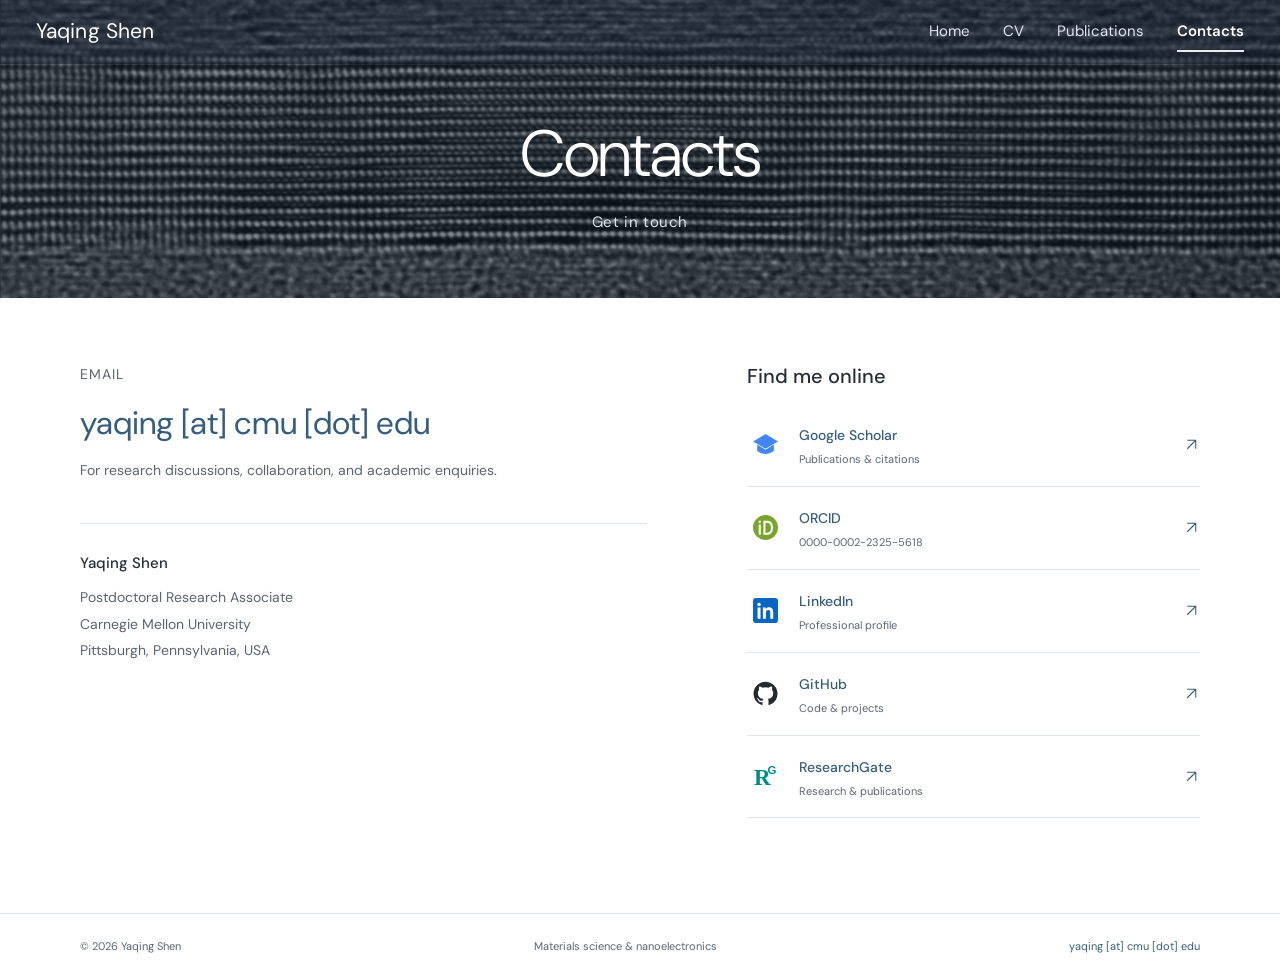
==== commit f10a6de4: "Use horizontal banner and refresh cached site assets" ====
--- a/contacts.html
+++ b/contacts.html
@@ -4,8 +4,8 @@
 <title>Contacts | Yaqing Shen</title>
 <meta name="description" content="Yaqing Shen — Postdoctoral Research Associate at Carnegie Mellon University. Research in two-dimensional materials, gate dielectrics, memristors, and nanoelectronics.">
 <meta property="og:type" content="website"><meta property="og:title" content="Contacts | Yaqing Shen"><meta property="og:description" content="Materials science and nanoelectronics research at Carnegie Mellon University."><meta property="og:image" content="https://yaqingshen.github.io/assets/yaqing-shen.jpg"><meta property="og:url" content="https://yaqingshen.github.io/contacts.html">
-<link rel="canonical" href="https://yaqingshen.github.io/contacts.html"><link rel="icon" href="./assets/favicon.svg" type="image/svg+xml"><link rel="stylesheet" href="./styles.css">
-<script src="./site-data.js" defer></script><script src="./site-content.js" defer></script><script src="./app.js" defer></script>
+<link rel="canonical" href="https://yaqingshen.github.io/contacts.html"><link rel="icon" href="./assets/favicon.svg" type="image/svg+xml"><link rel="stylesheet" href="./styles.css?v=20261013-final">
+<script src="./site-data.js?v=20261013-final" defer></script><script src="./site-content.js?v=20261013-final" defer></script><script src="./app.js?v=20261013-final" defer></script>
 <noscript><style>@media(max-width:720px){#main-nav{display:flex;position:static;padding:0;gap:14px;box-shadow:none}#main-nav a{font-size:11px}.header-inner{gap:10px}.brand{font-size:15px}.menu-toggle{display:none}}.publication-controls,.print-button{display:none}</style></noscript></head><body data-page="contacts"><a class="skip-link" href="#main">Skip to content</a><svg class="icon-definitions" aria-hidden="true"><symbol id="arrow-up-right" viewBox="0 0 24 24"><path d="M6 18 18 6M6 6h12v12"/></symbol></svg>
 <!-- STATIC:HEADER:START --><header class="site-header"><div class="banner-art" aria-hidden="true"></div><div class="header-inner"><a class="brand" href="./index.html">Yaqing Shen</a><button class="menu-toggle" type="button" aria-controls="main-nav" aria-expanded="false">Menu</button><nav id="main-nav" aria-label="Main navigation"><a href="./index.html">Home</a><a href="./cv.html">CV</a><a href="./publications.html">Publications</a><a href="./contacts.html" aria-current="page">Contacts</a></nav></div></header><!-- STATIC:HEADER:END -->
 <main id="main"><section class="page-banner" aria-labelledby="page-title"><div class="banner-art" aria-hidden="true"></div><h1 id="page-title">Contacts</h1><p>Get in touch</p></section>
--- a/styles.css
+++ b/styles.css
@@ -13,11 +13,11 @@
 @media(prefers-reduced-motion:reduce){html{scroll-behavior:auto}*{transition:none!important}}
 @media print{body{padding:0;color:#111;font-size:10pt}.site-header,.page-banner,.site-footer,.skip-link,.cv-download,.interest-list,.publication-arrow,.author-badge{display:none}.container,.cv-page{width:100%;max-width:none;padding:0}.cv-overview{margin-bottom:20px}.cv-overview h2{font-size:24pt}.cv-overview p,.cv-overview a{font-size:10pt}.cv-section{margin-top:18px;padding-top:14px}.cv-section>h2{font-size:13pt;margin-bottom:10px}.cv-section #about-paragraphs p{font-size:9pt;line-height:1.5}.timeline-row{padding:7px 0;grid-template-columns:85px 1fr;break-inside:avoid}.timeline-row strong{font-size:10pt}.timeline-row span,.timeline-row div>span{font-size:9pt}.skills>div{font-size:9pt;margin-bottom:8px;break-inside:avoid}.cv-page .publication{grid-template-columns:38px 1fr;padding:11px 0;break-inside:avoid}.cv-page .publication h3{font-size:10pt}.publication-meta,.cv-page .publication-content>p{font-size:8pt}.cv-foot,.cv-scholar{font-size:8pt}.cv-section>h2{break-after:avoid}@page{size:A4;margin:17mm}}
 
-/* The source micrograph is rotated and clipped in CSS, preserving its content. */
-:root{--banner-image:url('./assets/tem-banner.jpg');--banner-height:234px;--banner-rotation:8deg}
+/* User-supplied horizontal micrograph, aligned across the banner and navigation. */
+:root{--banner-image:url('./assets/hbn-banner.png');--banner-height:234px;--banner-rotation:0deg}
 .page-banner{position:relative;isolation:isolate;min-height:var(--banner-height)}
 .banner-art{position:absolute;inset:0;overflow:hidden;pointer-events:none;z-index:0}
-.banner-art:before{content:'';position:absolute;left:50%;top:calc((var(--banner-height) - var(--header-height))/2);width:115%;min-width:1600px;aspect-ratio:4092/2026;background-image:var(--banner-image);background-size:100% 100%;transform:translate(-50%,-50%) rotate(var(--banner-rotation));transform-origin:center}
+.banner-art:before{content:'';position:absolute;left:50%;top:calc((var(--banner-height) - var(--header-height))/2);width:100%;height:calc(var(--banner-height) + var(--header-height));background-image:var(--banner-image);background-size:cover;background-position:center;transform:translate(-50%,-50%) rotate(var(--banner-rotation));transform-origin:center}
 .banner-art:after{content:'';position:absolute;inset:0;background:rgba(20,32,46,.56)}
 .site-header .banner-art:before{top:calc((var(--banner-height) + var(--header-height))/2)}
 .site-header .banner-art:after{background:rgba(20,32,46,.74)}
@@ -41,6 +41,6 @@
 /* Match the expanded mobile navigation to the TEM title banner. */
 @media(max-width:720px){
  #main-nav{isolation:isolate;overflow:hidden}
- #main-nav:before{content:'';position:absolute;z-index:-2;left:50%;top:calc((var(--banner-height) - var(--header-height))/2);width:115%;min-width:1600px;aspect-ratio:4092/2026;background-image:var(--banner-image);background-size:100% 100%;transform:translate(-50%,-50%) rotate(var(--banner-rotation));transform-origin:center;pointer-events:none}
+ #main-nav:before{content:'';position:absolute;z-index:-2;left:50%;top:calc((var(--banner-height) - var(--header-height))/2);width:100%;height:calc(var(--banner-height) + var(--header-height));background-image:var(--banner-image);background-size:cover;background-position:center;transform:translate(-50%,-50%) rotate(var(--banner-rotation));transform-origin:center;pointer-events:none}
  #main-nav:after{content:'';position:absolute;inset:0;z-index:-1;background:rgba(20,32,46,.74);pointer-events:none}
 }
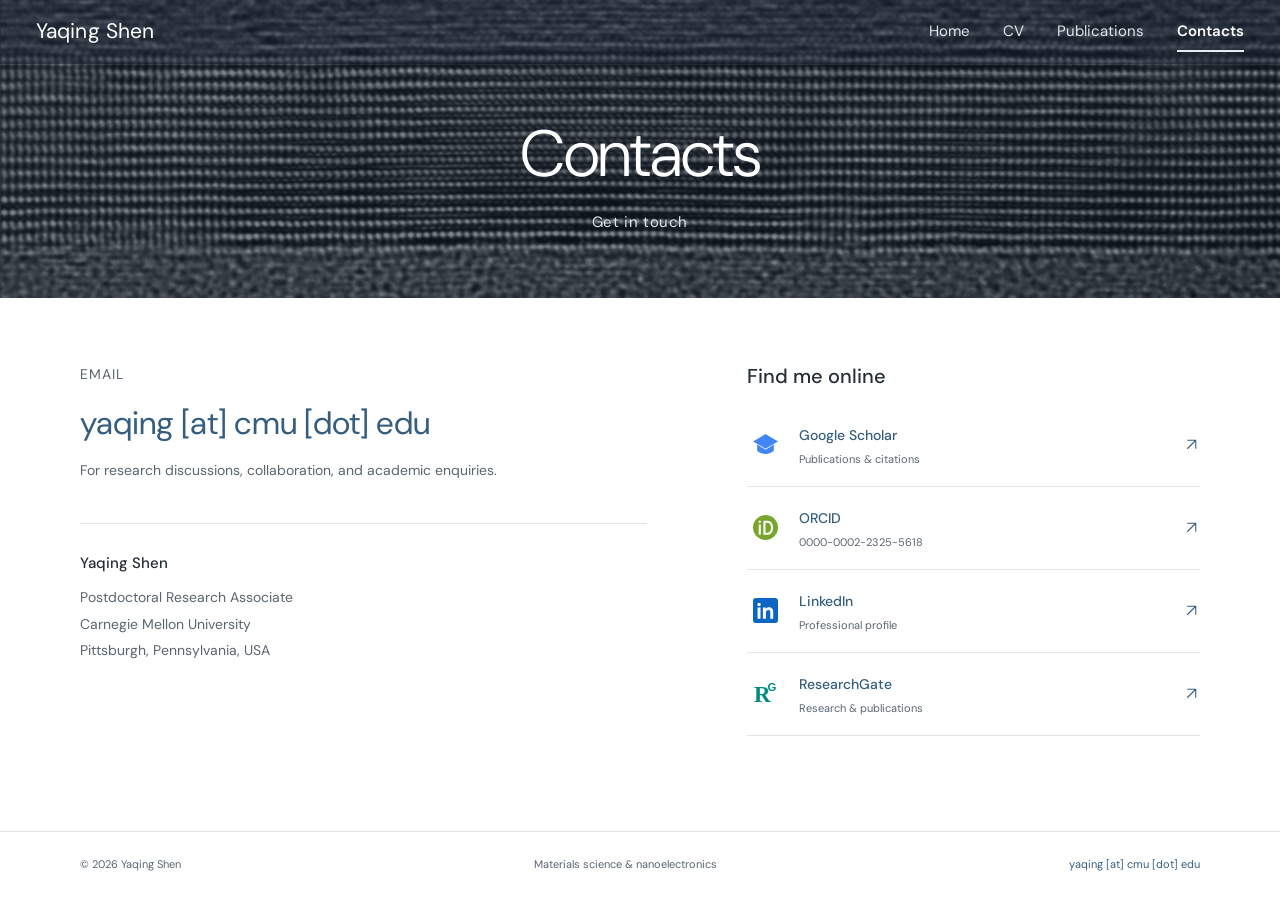
==== commit 4639e151: "Remove GitHub from contact profiles" ====
--- a/contacts.html
+++ b/contacts.html
@@ -4,13 +4,13 @@
 <title>Contacts | Yaqing Shen</title>
 <meta name="description" content="Yaqing Shen — Postdoctoral Research Associate at Carnegie Mellon University. Research in two-dimensional materials, gate dielectrics, memristors, and nanoelectronics.">
 <meta property="og:type" content="website"><meta property="og:title" content="Contacts | Yaqing Shen"><meta property="og:description" content="Materials science and nanoelectronics research at Carnegie Mellon University."><meta property="og:image" content="https://yaqingshen.github.io/assets/yaqing-shen.jpg"><meta property="og:url" content="https://yaqingshen.github.io/contacts.html">
-<link rel="canonical" href="https://yaqingshen.github.io/contacts.html"><link rel="icon" href="./assets/favicon.svg" type="image/svg+xml"><link rel="stylesheet" href="./styles.css?v=20261013-final">
-<script src="./site-data.js?v=20261013-final" defer></script><script src="./site-content.js?v=20261013-final" defer></script><script src="./app.js?v=20261013-final" defer></script>
+<link rel="canonical" href="https://yaqingshen.github.io/contacts.html"><link rel="icon" href="./assets/favicon.svg" type="image/svg+xml"><link rel="stylesheet" href="./styles.css?v=20261013-final3">
+<script src="./site-data.js?v=20261013-final3" defer></script><script src="./site-content.js?v=20261013-final3" defer></script><script src="./app.js?v=20261013-final3" defer></script>
 <noscript><style>@media(max-width:720px){#main-nav{display:flex;position:static;padding:0;gap:14px;box-shadow:none}#main-nav a{font-size:11px}.header-inner{gap:10px}.brand{font-size:15px}.menu-toggle{display:none}}.publication-controls,.print-button{display:none}</style></noscript></head><body data-page="contacts"><a class="skip-link" href="#main">Skip to content</a><svg class="icon-definitions" aria-hidden="true"><symbol id="arrow-up-right" viewBox="0 0 24 24"><path d="M6 18 18 6M6 6h12v12"/></symbol></svg>
 <!-- STATIC:HEADER:START --><header class="site-header"><div class="banner-art" aria-hidden="true"></div><div class="header-inner"><a class="brand" href="./index.html">Yaqing Shen</a><button class="menu-toggle" type="button" aria-controls="main-nav" aria-expanded="false">Menu</button><nav id="main-nav" aria-label="Main navigation"><a href="./index.html">Home</a><a href="./cv.html">CV</a><a href="./publications.html">Publications</a><a href="./contacts.html" aria-current="page">Contacts</a></nav></div></header><!-- STATIC:HEADER:END -->
 <main id="main"><section class="page-banner" aria-labelledby="page-title"><div class="banner-art" aria-hidden="true"></div><h1 id="page-title">Contacts</h1><p>Get in touch</p></section>
 
-<div class="container page-content contact-page"><section class="contact-primary" aria-labelledby="contact-title"><p class="eyebrow">Email</p><h2 id="contact-title"><a href="mailto:yaqing@cmu.edu">yaqing [at] cmu [dot] edu</a></h2><p>For research discussions, collaboration, and academic enquiries.</p><div class="affiliation"><strong>Yaqing Shen</strong><p>Postdoctoral Research Associate<br>Carnegie Mellon University<br>Pittsburgh, Pennsylvania, USA</p></div></section><section class="contact-profiles" aria-labelledby="profiles-title"><h2 id="profiles-title">Find me online</h2><div id="profile-links" class="profile-links"><!-- STATIC:PROFILES:START --><a href="https://scholar.google.com/citations?user=0gdqGOEAAAAJ&amp;hl=en" target="_blank" rel="noopener noreferrer"><span class="profile-brand profile-brand-scholar"><svg viewBox="0 0 24 24" aria-hidden="true" focusable="false"><path d="M12 2 0 9l12 7 12-7-12-7Z"/><path d="M4 12v6c4 4 12 4 16 0v-6l-8 5-8-5Z"/></svg></span><span class="profile-label"><strong>Google Scholar</strong><small>Publications &amp; citations</small></span><svg class="icon" aria-hidden="true"><use href="#arrow-up-right"/></svg></a><a href="https://orcid.org/0000-0002-2325-5618" target="_blank" rel="noopener noreferrer"><span class="profile-brand profile-brand-orcid"><svg viewBox="0 0 24 24" aria-hidden="true" focusable="false"><circle cx="12" cy="12" r="12"/><circle cx="6.5" cy="6.5" r="1.15" fill="white"/><path fill="white" d="M5.5 9h2v10h-2zM10 5.5h4c7 0 7 13.5 0 13.5h-4V5.5zm2 2v9.5h2c4.4 0 4.4-9.5 0-9.5h-2z"/></svg></span><span class="profile-label"><strong>ORCID</strong><small>0000-0002-2325-5618</small></span><svg class="icon" aria-hidden="true"><use href="#arrow-up-right"/></svg></a><a href="https://www.linkedin.com/in/yaqing-shen-553298152/" target="_blank" rel="noopener noreferrer"><span class="profile-brand profile-brand-linkedin"><svg viewBox="0 0 24 24" aria-hidden="true" focusable="false"><rect width="24" height="24" rx="3"/><circle cx="5.8" cy="6.2" r="1.6" fill="white"/><path fill="white" d="M4.4 9h2.8v11H4.4zM9.5 9h2.7v1.5c1-1.6 3-2 4.7-1.4 2 .7 2.5 2.3 2.5 4.5V20h-2.8v-5.8c0-1.5-.2-2.6-1.9-2.6-1.6 0-2.3 1.1-2.3 2.7V20H9.5z"/></svg></span><span class="profile-label"><strong>LinkedIn</strong><small>Professional profile</small></span><svg class="icon" aria-hidden="true"><use href="#arrow-up-right"/></svg></a><a href="https://github.com/YaqingShen" target="_blank" rel="noopener noreferrer"><span class="profile-brand profile-brand-github"><svg viewBox="0 0 24 24" aria-hidden="true" focusable="false"><path d="M12 .7a11.5 11.5 0 0 0-3.64 22.41c.57.11.79-.25.79-.56v-2.23c-3.22.7-3.9-1.37-3.9-1.37-.52-1.34-1.28-1.7-1.28-1.7-1.05-.72.08-.71.08-.71 1.17.08 1.79 1.2 1.79 1.2 1.04 1.78 2.74 1.27 3.41.97.11-.75.41-1.27.74-1.56-2.57-.29-5.28-1.29-5.28-5.73 0-1.27.45-2.3 1.2-3.12-.12-.3-.52-1.48.11-3.08 0 0 .97-.31 3.16 1.19a10.96 10.96 0 0 1 5.75 0c2.19-1.5 3.15-1.19 3.15-1.19.63 1.6.23 2.78.12 3.08.74.82 1.19 1.85 1.19 3.12 0 4.45-2.71 5.43-5.29 5.72.42.36.78 1.06.78 2.14v3.27c0 .31.21.68.79.56A11.5 11.5 0 0 0 12 .7Z"/></svg></span><span class="profile-label"><strong>GitHub</strong><small>Code &amp; projects</small></span><svg class="icon" aria-hidden="true"><use href="#arrow-up-right"/></svg></a><a href="https://www.researchgate.net/scientific-contributions/Yaqing-Shen-2200609528" target="_blank" rel="noopener noreferrer"><span class="profile-brand profile-brand-researchgate"><svg viewBox="0 0 24 24" aria-hidden="true" focusable="false"><text x="1" y="20" font-family="Georgia,serif" font-size="22" font-weight="bold">R</text><text x="14" y="10" font-family="Arial,sans-serif" font-size="11" font-weight="bold">G</text></svg></span><span class="profile-label"><strong>ResearchGate</strong><small>Research &amp; publications</small></span><svg class="icon" aria-hidden="true"><use href="#arrow-up-right"/></svg></a><!-- STATIC:PROFILES:END --></div></section></div>
+<div class="container page-content contact-page"><section class="contact-primary" aria-labelledby="contact-title"><p class="eyebrow">Email</p><h2 id="contact-title"><a href="mailto:yaqing@cmu.edu">yaqing [at] cmu [dot] edu</a></h2><p>For research discussions, collaboration, and academic enquiries.</p><div class="affiliation"><strong>Yaqing Shen</strong><p>Postdoctoral Research Associate<br>Carnegie Mellon University<br>Pittsburgh, Pennsylvania, USA</p></div></section><section class="contact-profiles" aria-labelledby="profiles-title"><h2 id="profiles-title">Find me online</h2><div id="profile-links" class="profile-links"><!-- STATIC:PROFILES:START --><a href="https://scholar.google.com/citations?user=0gdqGOEAAAAJ&amp;hl=en" target="_blank" rel="noopener noreferrer"><span class="profile-brand profile-brand-scholar"><svg viewBox="0 0 24 24" aria-hidden="true" focusable="false"><path d="M12 2 0 9l12 7 12-7-12-7Z"/><path d="M4 12v6c4 4 12 4 16 0v-6l-8 5-8-5Z"/></svg></span><span class="profile-label"><strong>Google Scholar</strong><small>Publications &amp; citations</small></span><svg class="icon" aria-hidden="true"><use href="#arrow-up-right"/></svg></a><a href="https://orcid.org/0000-0002-2325-5618" target="_blank" rel="noopener noreferrer"><span class="profile-brand profile-brand-orcid"><svg viewBox="0 0 24 24" aria-hidden="true" focusable="false"><circle cx="12" cy="12" r="12"/><circle cx="6.5" cy="6.5" r="1.15" fill="white"/><path fill="white" d="M5.5 9h2v10h-2zM10 5.5h4c7 0 7 13.5 0 13.5h-4V5.5zm2 2v9.5h2c4.4 0 4.4-9.5 0-9.5h-2z"/></svg></span><span class="profile-label"><strong>ORCID</strong><small>0000-0002-2325-5618</small></span><svg class="icon" aria-hidden="true"><use href="#arrow-up-right"/></svg></a><a href="https://www.linkedin.com/in/yaqing-shen-553298152/" target="_blank" rel="noopener noreferrer"><span class="profile-brand profile-brand-linkedin"><svg viewBox="0 0 24 24" aria-hidden="true" focusable="false"><rect width="24" height="24" rx="3"/><circle cx="5.8" cy="6.2" r="1.6" fill="white"/><path fill="white" d="M4.4 9h2.8v11H4.4zM9.5 9h2.7v1.5c1-1.6 3-2 4.7-1.4 2 .7 2.5 2.3 2.5 4.5V20h-2.8v-5.8c0-1.5-.2-2.6-1.9-2.6-1.6 0-2.3 1.1-2.3 2.7V20H9.5z"/></svg></span><span class="profile-label"><strong>LinkedIn</strong><small>Professional profile</small></span><svg class="icon" aria-hidden="true"><use href="#arrow-up-right"/></svg></a><a href="https://www.researchgate.net/scientific-contributions/Yaqing-Shen-2200609528" target="_blank" rel="noopener noreferrer"><span class="profile-brand profile-brand-researchgate"><svg viewBox="0 0 24 24" aria-hidden="true" focusable="false"><text x="1" y="20" font-family="Georgia,serif" font-size="22" font-weight="bold">R</text><text x="14" y="10" font-family="Arial,sans-serif" font-size="11" font-weight="bold">G</text></svg></span><span class="profile-label"><strong>ResearchGate</strong><small>Research &amp; publications</small></span><svg class="icon" aria-hidden="true"><use href="#arrow-up-right"/></svg></a><!-- STATIC:PROFILES:END --></div></section></div>
 
 </main><!-- STATIC:FOOTER:START --><footer class="site-footer"><div class="container footer-inner"><p>© <span id="copyright-year">2026</span> Yaqing Shen</p><p>Materials science & nanoelectronics</p><a href="mailto:yaqing@cmu.edu">yaqing [at] cmu [dot] edu</a></div></footer><!-- STATIC:FOOTER:END -->
 
--- a/styles.css
+++ b/styles.css
@@ -41,6 +41,6 @@
 /* Match the expanded mobile navigation to the TEM title banner. */
 @media(max-width:720px){
  #main-nav{isolation:isolate;overflow:hidden}
- #main-nav:before{content:'';position:absolute;z-index:-2;left:50%;top:calc((var(--banner-height) - var(--header-height))/2);width:100%;height:calc(var(--banner-height) + var(--header-height));background-image:var(--banner-image);background-size:cover;background-position:center;transform:translate(-50%,-50%) rotate(var(--banner-rotation));transform-origin:center;pointer-events:none}
+ #main-nav:before{content:'';position:absolute;z-index:-2;left:50%;top:calc((100% - var(--header-height))/2);width:100%;height:calc(100% + var(--header-height));background-image:var(--banner-image);background-size:cover;background-position:center;transform:translate(-50%,-50%) rotate(var(--banner-rotation));transform-origin:center;pointer-events:none}
  #main-nav:after{content:'';position:absolute;inset:0;z-index:-1;background:rgba(20,32,46,.74);pointer-events:none}
 }
